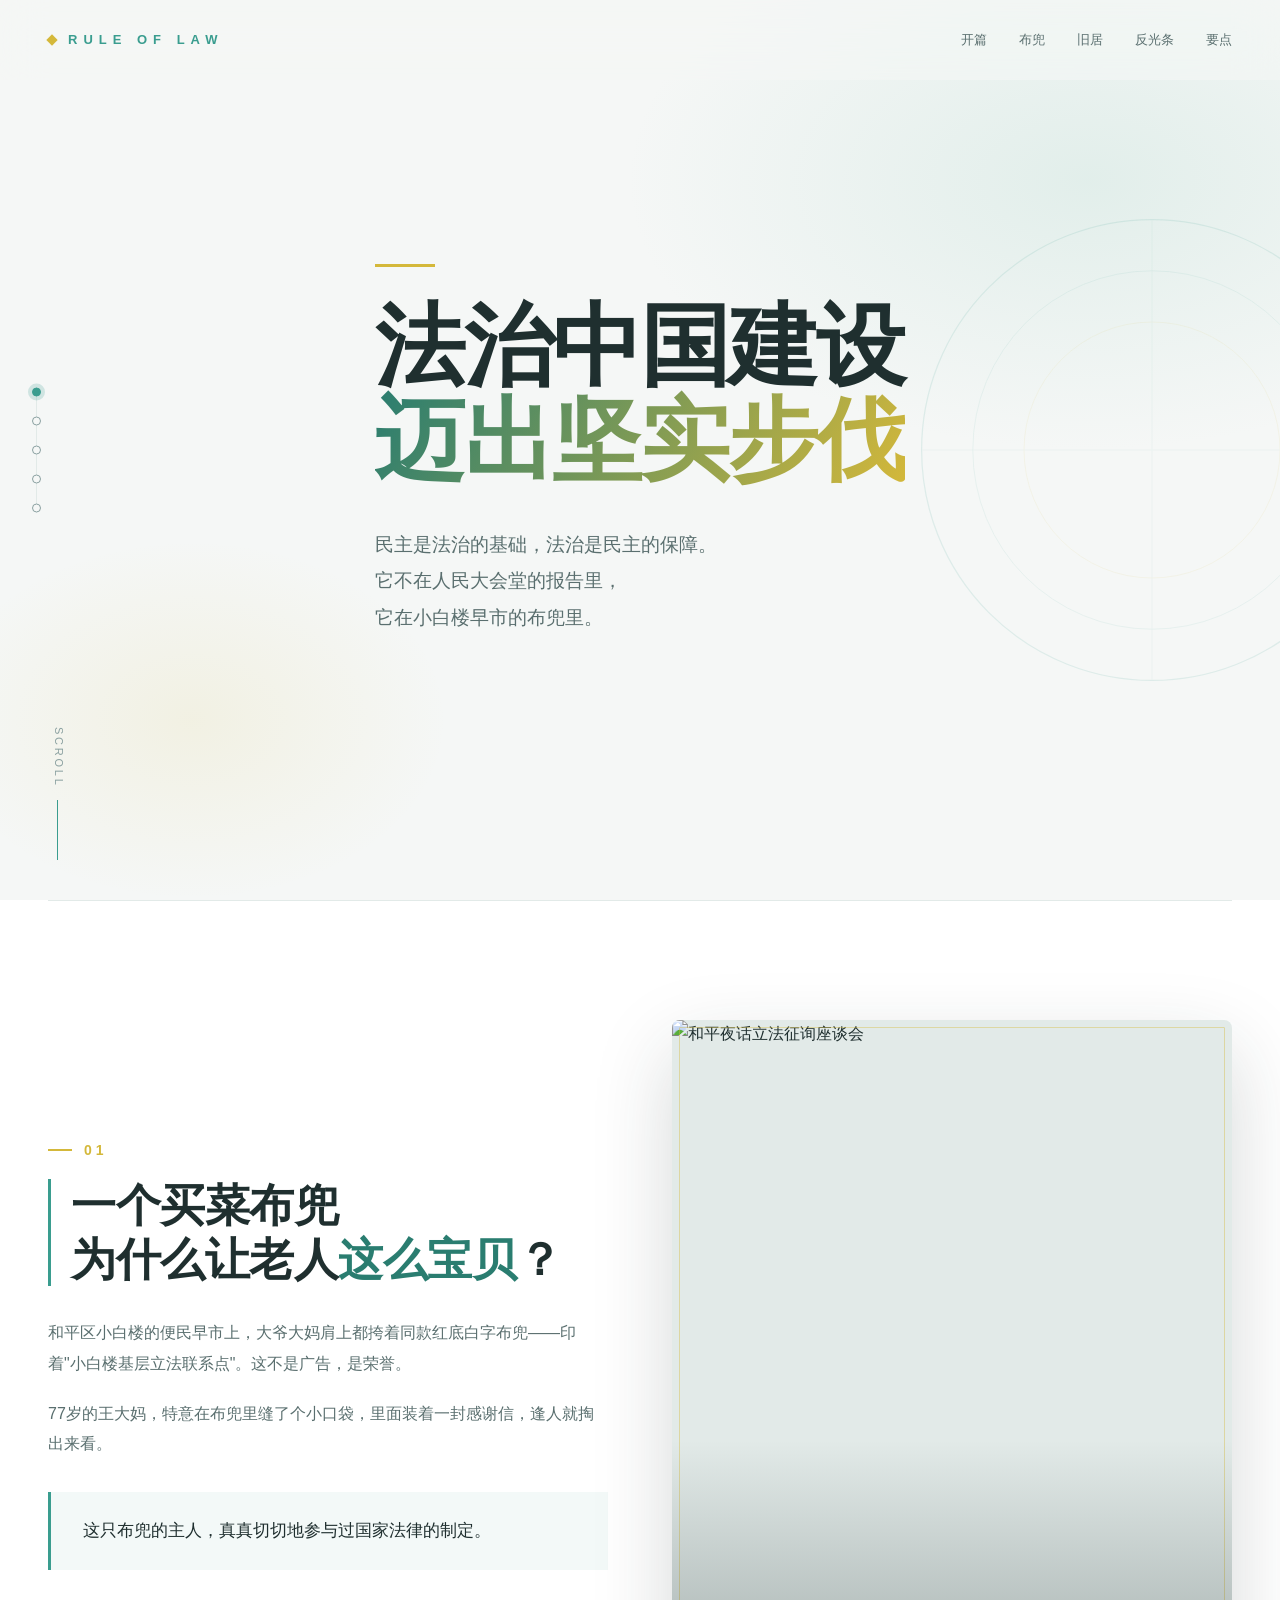
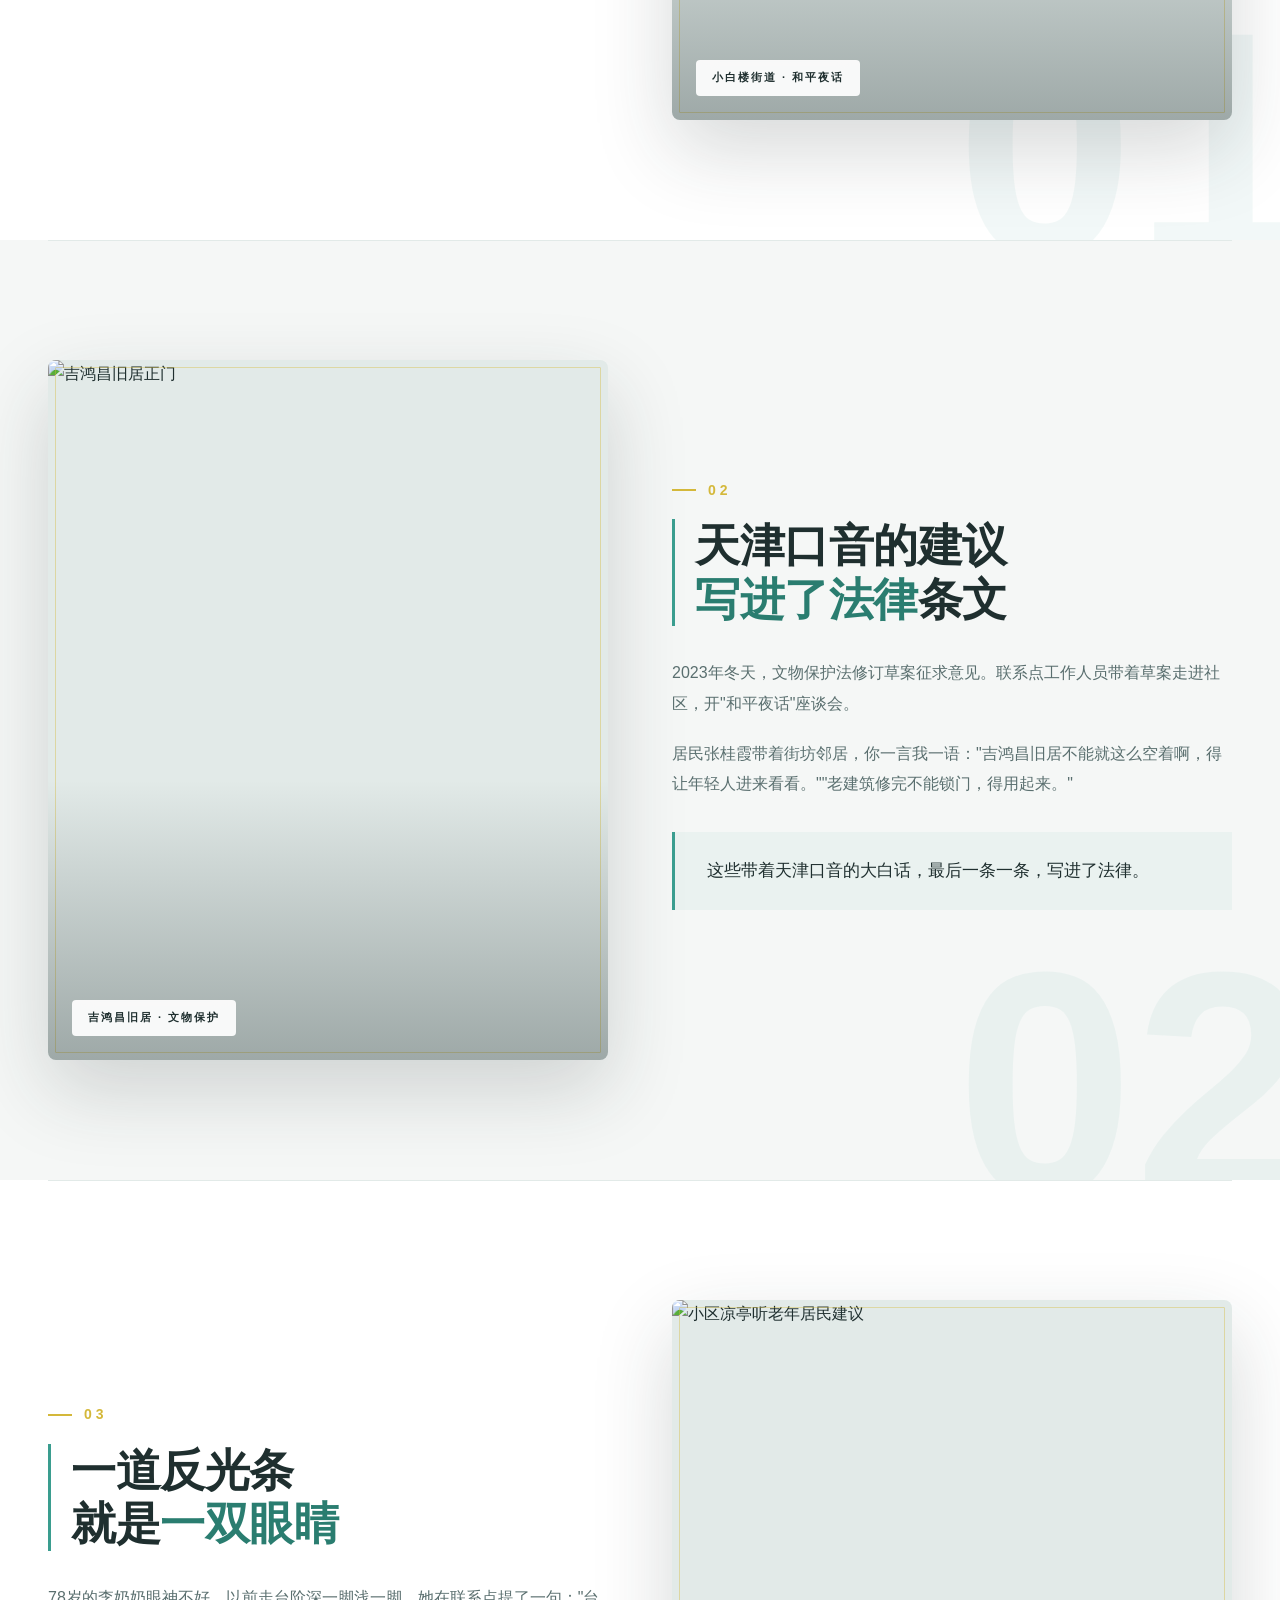
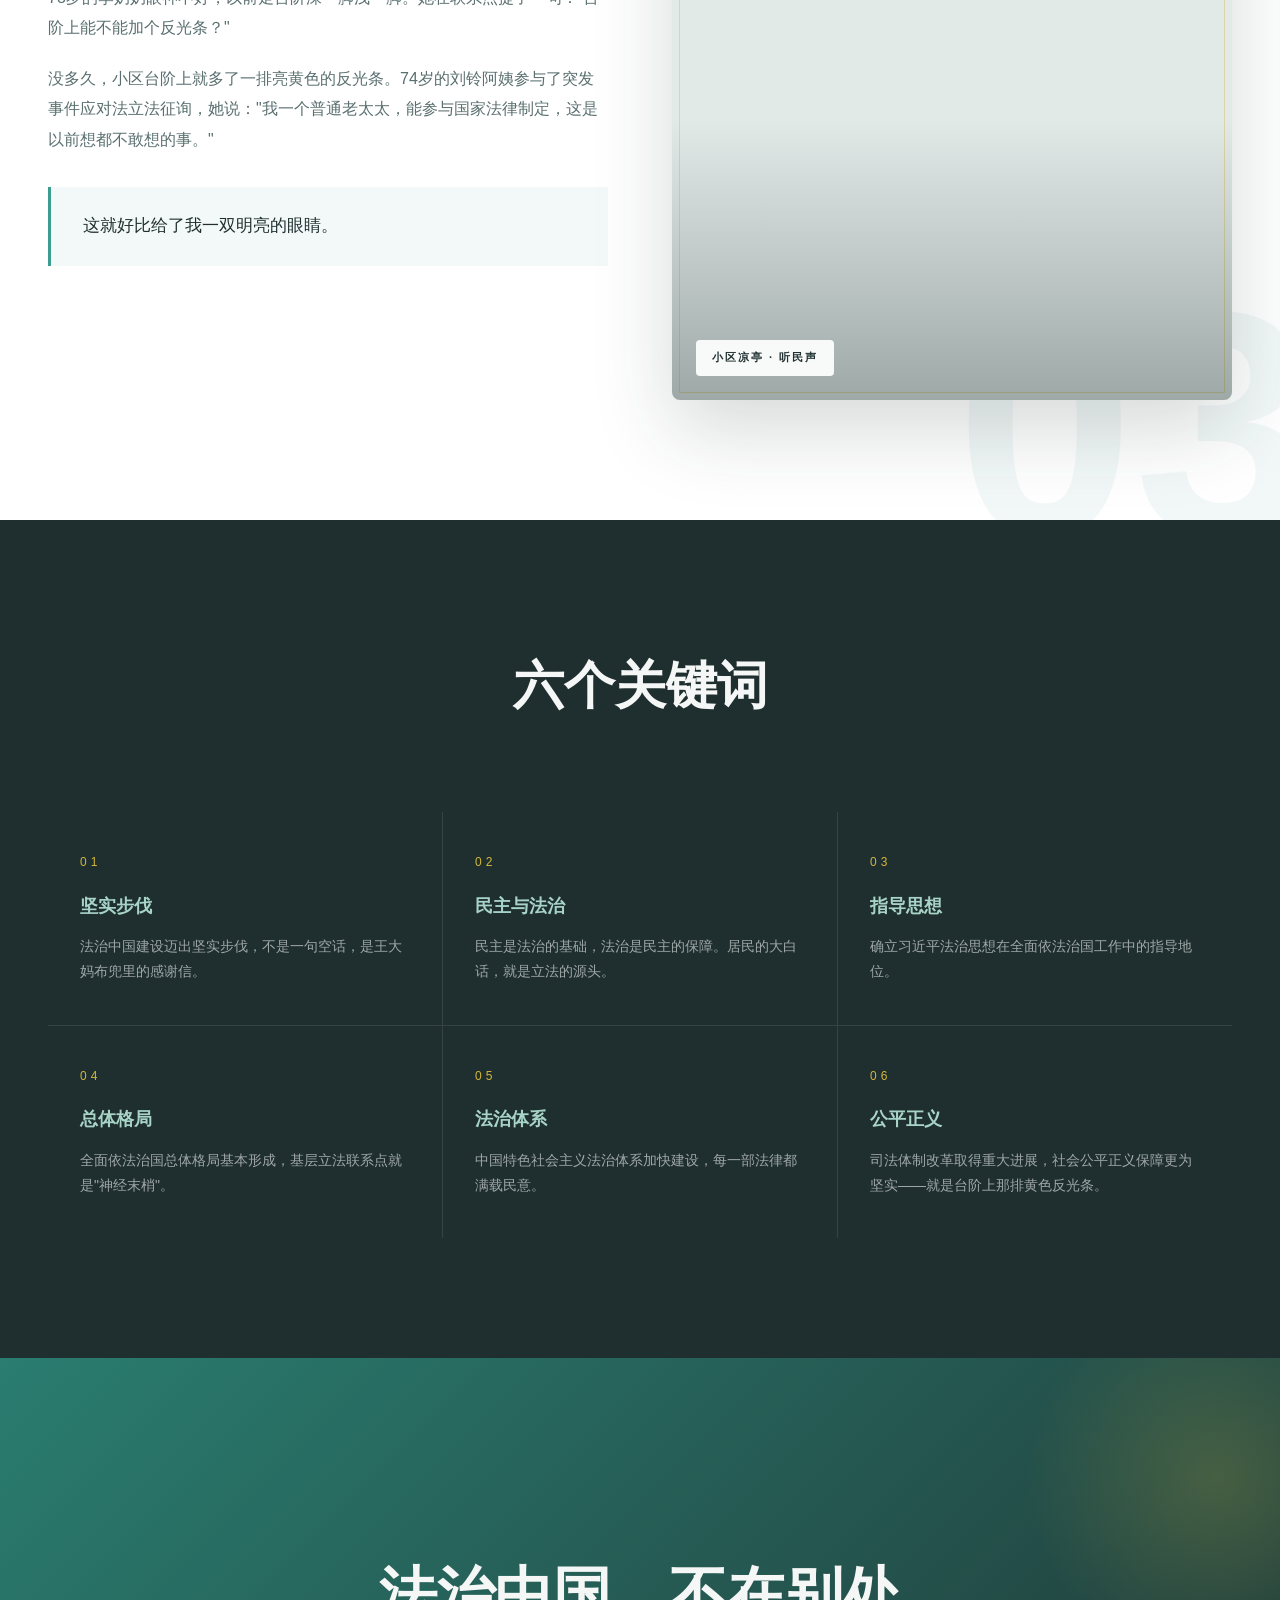
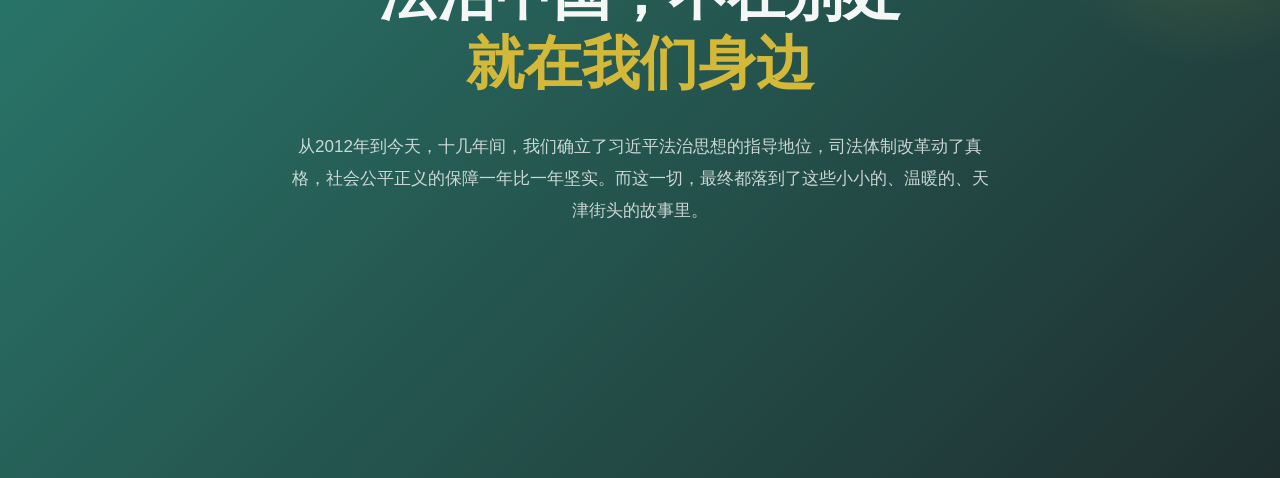
==== index.html @ a1e88da1 "Add files via upload" ====
<!DOCTYPE html>
<html lang="zh-CN">
<head>
<meta charset="UTF-8">
<meta name="viewport" content="width=device-width, initial-scale=1.0">
<title>法治中国建设迈出坚实步伐</title>
<style>
:root {
  --bg: #f5f7f6;
  --bg-card: #ffffff;
  --ink: #1f2f2f;
  --ink-soft: #5a6f6f;
  --ink-faint: #8aa0a0;
  --teal: #3a9d8f;
  --teal-deep: #2a7d70;
  --teal-light: #a8d4c8;
  --gold: #d4b83a;
  --line: #e2eae8;
  --container: 90rem;
  --gutter: 3rem;
}
* { margin: 0; padding: 0; box-sizing: border-box; }
html { scroll-behavior: smooth; }
body {
  background: var(--bg);
  color: var(--ink);
  font-family: -apple-system, "PingFang SC", "Microsoft YaHei", sans-serif;
  overflow-x: hidden;
  line-height: 1.8;
  -webkit-font-smoothing: antialiased;
  font-size: 16px;
}

.nav {
  position: fixed; top: 0; left: 0; right: 0; z-index: 100;
  padding: 1.5rem var(--gutter);
  display: flex; justify-content: space-between; align-items: center;
  background: rgba(245,247,246,0.6);
  backdrop-filter: blur(20px) saturate(1.4);
  -webkit-backdrop-filter: blur(20px) saturate(1.4);
  border-bottom: 1px solid transparent;
  transition: all .4s;
}
.nav.scrolled {
  background: rgba(245,247,246,0.92);
  border-bottom-color: var(--line);
  padding: 1rem var(--gutter);
  box-shadow: 0 4px 30px rgba(31,47,47,0.06);
}
.nav-logo { font-size: 0.8125rem; letter-spacing: 0.375rem; color: var(--teal); font-weight: 700; display: flex; align-items: center; gap: 0.75rem; }
.nav-logo::before {
  content: ''; width: 8px; height: 8px; background: var(--gold);
  transform: rotate(45deg);
}
.nav-links { display: flex; gap: 2rem; }
.nav-links a { color: var(--ink-soft); text-decoration: none; font-size: 0.8125rem; transition: color .3s; position: relative; padding: 0.25rem 0; }
.nav-links a::after {
  content: ''; position: absolute; bottom: -2px; left: 0; width: 0; height: 1px;
  background: var(--teal); transition: width .3s;
}
.nav-links a:hover { color: var(--teal); }
.nav-links a:hover::after { width: 100%; }

.scroll-progress {
  position: fixed; top: 0; left: 0; height: 2px; width: 0%;
  background: linear-gradient(90deg, var(--teal), var(--gold));
  z-index: 200; transition: width .1s linear;
}

.side-nav {
  position: fixed; left: 2rem; top: 50%; transform: translateY(-50%);
  z-index: 90; display: flex; flex-direction: column; gap: 1.25rem;
}
.side-nav::before {
  content: ''; position: absolute; left: 4px; top: 0; bottom: 0; width: 1px;
  background: var(--line);
}
.side-nav a {
  width: 9px; height: 9px; border-radius: 50%;
  background: var(--bg); border: 1px solid var(--ink-faint);
  position: relative; z-index: 2;
  transition: all .3s;
}
.side-nav a.active, .side-nav a:hover {
  background: var(--teal); border-color: var(--teal);
  box-shadow: 0 0 0 4px rgba(58,157,143,0.2);
}

.section { padding: 7.5rem var(--gutter); position: relative; }
.container { max-width: var(--container); margin: 0 auto; }

.hero {
  min-height: 100vh; display: flex; align-items: center;
  background:
    radial-gradient(ellipse 60% 50% at 85% 20%, rgba(168,212,200,0.25) 0%, transparent 60%),
    radial-gradient(ellipse 40% 40% at 15% 80%, rgba(212,184,58,0.1) 0%, transparent 50%),
    var(--bg);
  overflow: hidden;
}
.hero-deco {
  position: absolute; right: -10%; top: 50%; transform: translateY(-50%);
  width: 40vw; height: 40vw; max-width: 600px; max-height: 600px;
  opacity: 0.12;
}
.hero-content { max-width: 54rem; }
.hero-line { width: 3.75rem; height: 3px; background: var(--gold); margin-bottom: 2rem; }
.hero h1 {
  font-size: clamp(2.75rem, 7vw, 6rem);
  font-weight: 900; line-height: 1.05; margin-bottom: 2.5rem;
  letter-spacing: -0.02em; color: var(--ink);
}
.hero h1 em {
  font-style: normal;
  background: linear-gradient(120deg, var(--teal-deep), var(--gold));
  -webkit-background-clip: text; -webkit-text-fill-color: transparent;
}
.hero-sub { font-size: clamp(1rem, 1.5vw, 1.25rem); color: var(--ink-soft); max-width: 35rem; line-height: 1.9; }

.scroll-hint {
  position: absolute; bottom: 2.5rem; left: var(--gutter);
  color: var(--ink-faint); font-size: 0.6875rem; letter-spacing: 0.25em;
  writing-mode: vertical-rl; display: flex; align-items: center; gap: 0.75rem;
}
.scroll-hint::after {
  content: ''; width: 1px; height: 3.75rem;
  background: var(--teal);
  animation: scrollLine 2s infinite;
}
@keyframes scrollLine { 0%{transform:scaleY(0);transform-origin:top} 50%{transform:scaleY(1);transform-origin:top} 50.1%{transform-origin:bottom} 100%{transform:scaleY(0);transform-origin:bottom} }

.story { background: var(--bg); position: relative; overflow: hidden; }
.story::before {
  content: ''; position: absolute; top: 0; left: 3rem; right: 3rem;
  height: 1px; background: var(--line);
}
.story:first-of-type::before { display: none; }
.story:nth-of-type(even) { background: var(--bg-card); }
.story-big-num {
  position: absolute; right: -2rem; bottom: -4rem;
  font-size: 20rem; font-weight: 900; line-height: 1;
  color: var(--teal); opacity: 0.06;
  pointer-events: none; user-select: none;
  font-family: -apple-system, sans-serif;
}
.story-grid { display: grid; grid-template-columns: 1fr 1fr; gap: 4rem; align-items: center; position: relative; z-index: 1; }
.story:nth-of-type(even) .story-media { order: 2; }

.story-media {
  position: relative; aspect-ratio: 4/5;
  border-radius: 0.5rem; overflow: hidden;
  box-shadow: 0 1.875rem 5rem rgba(31,47,47,0.18);
  background: var(--line);
  outline: 1px solid var(--gold);
  outline-offset: -8px;
  outline-color: rgba(212,184,58,0.4);
}
.story-media img {
  width: 100%; height: 100%; object-fit: cover; display: block;
  transition: transform 6s ease;
}
.story-media:hover img { transform: scale(1.06); }
.story-media::after {
  content: ''; position: absolute; inset: 0;
  background: linear-gradient(to top, rgba(31,47,47,0.35), transparent 40%);
}
.story-media-tag {
  position: absolute; bottom: 1.5rem; left: 1.5rem; z-index: 2;
  background: rgba(255,255,255,0.92); backdrop-filter: blur(10px);
  padding: 0.5rem 1rem; border-radius: 0.25rem;
  font-size: 0.6875rem; color: var(--ink); letter-spacing: 0.125rem; font-weight: 600;
}

.story-num {
  font-size: 0.875rem; color: var(--gold); letter-spacing: 0.25rem; margin-bottom: 1rem;
  display: flex; align-items: center; gap: 0.75rem; font-weight: 700;
}
.story-num::before { content: ''; width: 1.5rem; height: 2px; background: var(--gold); }
.story h2 {
  font-size: clamp(1.875rem, 3.5vw, 3rem); margin-bottom: 2rem; line-height: 1.2;
  font-weight: 800; letter-spacing: -0.01em; color: var(--ink);
  padding-left: 1.25rem; border-left: 3px solid var(--teal);
}
.story h2 .accent { color: var(--teal-deep); }
.story-body p { font-size: 1rem; color: var(--ink-soft); margin-bottom: 1.25rem; line-height: 1.9; }
.story-quote {
  margin: 2rem 0; padding: 1.5rem 2rem;
  border-left: 3px solid var(--teal);
  background: rgba(58,157,143,0.06);
  font-size: 1.0625rem; color: var(--ink);
}

.points { background: var(--ink); color: var(--bg); }
.points-header { text-align: center; margin-bottom: 5rem; }
.points-header h2 { font-size: clamp(2.25rem, 4vw, 3.5rem); font-weight: 800; color: var(--bg); }

.points-grid { display: grid; grid-template-columns: repeat(3, 1fr); gap: 1px; background: rgba(245,247,246,0.1); }
.point-card {
  background: var(--ink); padding: 2.5rem 2rem;
  transition: background .4s; position: relative;
}
.point-card:hover { background: #2a3f3f; }
.point-card::before {
  content: ''; position: absolute; top: 0; left: 0; width: 0; height: 2px;
  background: var(--gold); transition: width .4s;
}
.point-card:hover::before { width: 100%; }
.point-num { font-size: 0.75rem; color: var(--gold); margin-bottom: 1rem; letter-spacing: 0.25rem; }
.point-card h3 { font-size: 1.125rem; margin-bottom: 0.75rem; color: var(--teal-light); font-weight: 700; }
.point-card p { font-size: 0.875rem; color: rgba(245,247,246,0.6); line-height: 1.8; }

.closing {
  min-height: 80vh; display: flex; align-items: center; justify-content: center;
  background: linear-gradient(135deg, var(--teal-deep) 0%, var(--ink) 100%);
  text-align: center; overflow: hidden; position: relative;
}
.closing::before {
  content: ''; position: absolute; right: -10%; top: -10%;
  width: 30vw; height: 30vw; min-width: 300px; min-height: 300px;
  background: radial-gradient(circle, rgba(212,184,58,0.2) 0%, transparent 70%);
  border-radius: 50%;
}
.closing-inner { position: relative; z-index: 2; max-width: 50rem; padding: 0 var(--gutter); }
.closing h2 { font-size: clamp(2.25rem, 4.5vw, 3.75rem); margin-bottom: 2rem; line-height: 1.2; font-weight: 900; color: var(--bg); }
.closing h2 .accent { color: var(--gold); }
.closing p { font-size: 1.0625rem; color: rgba(245,247,246,0.8); margin-bottom: 3rem; line-height: 1.9; }
.closing .signature { color: var(--gold); font-size: 0.8125rem; letter-spacing: 0.5rem; }

.reveal { opacity: 0; transform: translateY(3.125rem); transition: opacity 1s cubic-bezier(0.16,1,0.3,1), transform 1s cubic-bezier(0.16,1,0.3,1); }
.reveal.is-visible { opacity: 1; transform: translateY(0); }
.delay-1 { transition-delay: .15s; }
.delay-2 { transition-delay: .3s; }
.delay-3 { transition-delay: .45s; }

@media (max-width: 1024px) {
  :root { --gutter: 2rem; }
  .story-grid { gap: 3rem; }
  .side-nav { display: none; }
  .story-big-num { font-size: 12rem; }
}
@media (max-width: 768px) {
  .section { padding: 5rem 1.5rem; }
  .story-grid { grid-template-columns: 1fr; gap: 2.5rem; }
  .story:nth-of-type(even) .story-media { order: 0; }
  .points-grid { grid-template-columns: 1fr; }
  .nav { padding: 1rem 1.5rem; }
  .nav-links { display: none; }
  .hero { min-height: 80vh; }
  .story-big-num { font-size: 8rem; right: -1rem; bottom: -2rem; }
}
</style>
</head>
<body>

<div class="scroll-progress" id="scrollProgress"></div>

<nav class="nav" id="nav">
  <div class="nav-logo">RULE OF LAW</div>
  <div class="nav-links">
    <a href="#hero">开篇</a>
    <a href="#s1">布兜</a>
    <a href="#s2">旧居</a>
    <a href="#s3">反光条</a>
    <a href="#points">要点</a>
  </div>
</nav>

<aside class="side-nav">
  <a href="#hero" data-target="hero"></a>
  <a href="#s1" data-target="s1"></a>
  <a href="#s2" data-target="s2"></a>
  <a href="#s3" data-target="s3"></a>
  <a href="#points" data-target="points"></a>
</aside>

<section class="hero section" id="hero">
  <svg class="hero-deco" viewBox="0 0 400 400" fill="none">
    <circle cx="200" cy="200" r="180" stroke="#3a9d8f" stroke-width="1"/>
    <circle cx="200" cy="200" r="140" stroke="#3a9d8f" stroke-width="0.5"/>
    <circle cx="200" cy="200" r="100" stroke="#d4b83a" stroke-width="0.5"/>
    <line x1="200" y1="20" x2="200" y2="380" stroke="#3a9d8f" stroke-width="0.3"/>
    <line x1="20" y1="200" x2="380" y2="200" stroke="#3a9d8f" stroke-width="0.3"/>
  </svg>
  <div class="container">
    <div class="hero-content">
      <div class="hero-line reveal"></div>
      <h1 class="reveal delay-1">法治中国建设<br><em>迈出坚实步伐</em></h1>
      <p class="hero-sub reveal delay-2">民主是法治的基础，法治是民主的保障。<br>它不在人民大会堂的报告里，<br>它在小白楼早市的布兜里。</p>
    </div>
  </div>
  <div class="scroll-hint">SCROLL</div>
</section>

<section class="story section" id="s1">
  <div class="story-big-num">01</div>
  <div class="container">
    <div class="story-grid">
      <div class="story-media reveal">
        <img src="https://pic.tjrd.gov.cn/003/000/199/00300019993_70070807.jpg" alt="和平夜话立法征询座谈会">
        <div class="story-media-tag">小白楼街道 · 和平夜话</div>
      </div>
      <div class="story-text">
        <div class="story-num reveal">01</div>
        <h2 class="reveal delay-1">一个买菜布兜<br>为什么让老人<span class="accent">这么宝贝</span>？</h2>
        <div class="story-body reveal delay-2">
          <p>和平区小白楼的便民早市上，大爷大妈肩上都挎着同款红底白字布兜——印着"小白楼基层立法联系点"。这不是广告，是荣誉。</p>
          <p>77岁的王大妈，特意在布兜里缝了个小口袋，里面装着一封感谢信，逢人就掏出来看。</p>
        </div>
        <div class="story-quote reveal delay-3">
          这只布兜的主人，真真切切地参与过国家法律的制定。
        </div>
      </div>
    </div>
  </div>
</section>

<section class="story section" id="s2">
  <div class="story-big-num">02</div>
  <div class="container">
    <div class="story-grid">
      <div class="story-media reveal">
        <img src="https://aka.doubaocdn.com/s/SPVbpZHey0" alt="吉鸿昌旧居正门">
        <div class="story-media-tag">吉鸿昌旧居 · 文物保护</div>
      </div>
      <div class="story-text">
        <div class="story-num reveal">02</div>
        <h2 class="reveal delay-1">天津口音的建议<br><span class="accent">写进了法律</span>条文</h2>
        <div class="story-body reveal delay-2">
          <p>2023年冬天，文物保护法修订草案征求意见。联系点工作人员带着草案走进社区，开"和平夜话"座谈会。</p>
          <p>居民张桂霞带着街坊邻居，你一言我一语："吉鸿昌旧居不能就这么空着啊，得让年轻人进来看看。""老建筑修完不能锁门，得用起来。"</p>
        </div>
        <div class="story-quote reveal delay-3">
          这些带着天津口音的大白话，最后一条一条，写进了法律。
        </div>
      </div>
    </div>
  </div>
</section>

<section class="story section" id="s3">
  <div class="story-big-num">03</div>
  <div class="container">
    <div class="story-grid">
      <div class="story-media reveal">
        <img src="http://www.news.cn/photo/2022-12/04/1129182468_16701224169961n.jpg" alt="小区凉亭听老年居民建议">
        <div class="story-media-tag">小区凉亭 · 听民声</div>
      </div>
      <div class="story-text">
        <div class="story-num reveal">03</div>
        <h2 class="reveal delay-1">一道反光条<br>就是<span class="accent">一双眼睛</span></h2>
        <div class="story-body reveal delay-2">
          <p>78岁的李奶奶眼神不好，以前走台阶深一脚浅一脚。她在联系点提了一句："台阶上能不能加个反光条？"</p>
          <p>没多久，小区台阶上就多了一排亮黄色的反光条。74岁的刘铃阿姨参与了突发事件应对法立法征询，她说："我一个普通老太太，能参与国家法律制定，这是以前想都不敢想的事。"</p>
        </div>
        <div class="story-quote reveal delay-3">
          这就好比给了我一双明亮的眼睛。
        </div>
      </div>
    </div>
  </div>
</section>

<section class="points section" id="points">
  <div class="container">
    <div class="points-header reveal">
      <h2>六个关键词</h2>
    </div>
    <div class="points-grid">
      <div class="point-card reveal">
        <div class="point-num">01</div>
        <h3>坚实步伐</h3>
        <p>法治中国建设迈出坚实步伐，不是一句空话，是王大妈布兜里的感谢信。</p>
      </div>
      <div class="point-card reveal delay-1">
        <div class="point-num">02</div>
        <h3>民主与法治</h3>
        <p>民主是法治的基础，法治是民主的保障。居民的大白话，就是立法的源头。</p>
      </div>
      <div class="point-card reveal delay-2">
        <div class="point-num">03</div>
        <h3>指导思想</h3>
        <p>确立习近平法治思想在全面依法治国工作中的指导地位。</p>
      </div>
      <div class="point-card reveal delay-1">
        <div class="point-num">04</div>
        <h3>总体格局</h3>
        <p>全面依法治国总体格局基本形成，基层立法联系点就是"神经末梢"。</p>
      </div>
      <div class="point-card reveal delay-2">
        <div class="point-num">05</div>
        <h3>法治体系</h3>
        <p>中国特色社会主义法治体系加快建设，每一部法律都满载民意。</p>
      </div>
      <div class="point-card reveal delay-3">
        <div class="point-num">06</div>
        <h3>公平正义</h3>
        <p>司法体制改革取得重大进展，社会公平正义保障更为坚实——就是台阶上那排黄色反光条。</p>
      </div>
    </div>
  </div>
</section>

<section class="closing">
  <div class="closing-inner">
    <h2 class="reveal">法治中国，不在别处<br><span class="accent">就在我们身边</span></h2>
    <p class="reveal delay-1">从2012年到今天，十几年间，我们确立了习近平法治思想的指导地位，司法体制改革动了真格，社会公平正义的保障一年比一年坚实。而这一切，最终都落到了这些小小的、温暖的、天津街头的故事里。</p>
  </div>
</section>

<script>
const observer = new IntersectionObserver((entries) => {
  entries.forEach(e => { if (e.isIntersecting) e.target.classList.add('is-visible'); });
}, { threshold: 0.15 });
document.querySelectorAll('.reveal').forEach(el => observer.observe(el));

const nav = document.getElementById('nav');
const progress = document.getElementById('scrollProgress');
const sideLinks = document.querySelectorAll('.side-nav a');
const sections = ['hero','s1','s2','s3','points'].map(id => document.getElementById(id));

window.addEventListener('scroll', () => {
  const h = document.documentElement;
  const scrolled = h.scrollTop / (h.scrollHeight - h.clientHeight);
  progress.style.width = (scrolled * 100) + '%';
  if (h.scrollTop > 50) nav.classList.add('scrolled'); else nav.classList.remove('scrolled');
  let current = 0;
  sections.forEach((s, i) => { if (s && s.getBoundingClientRect().top < window.innerHeight * 0.4) current = i; });
  sideLinks.forEach((a, i) => a.classList.toggle('active', i === current));
}, { passive: true });
</script>

</body>
</html>
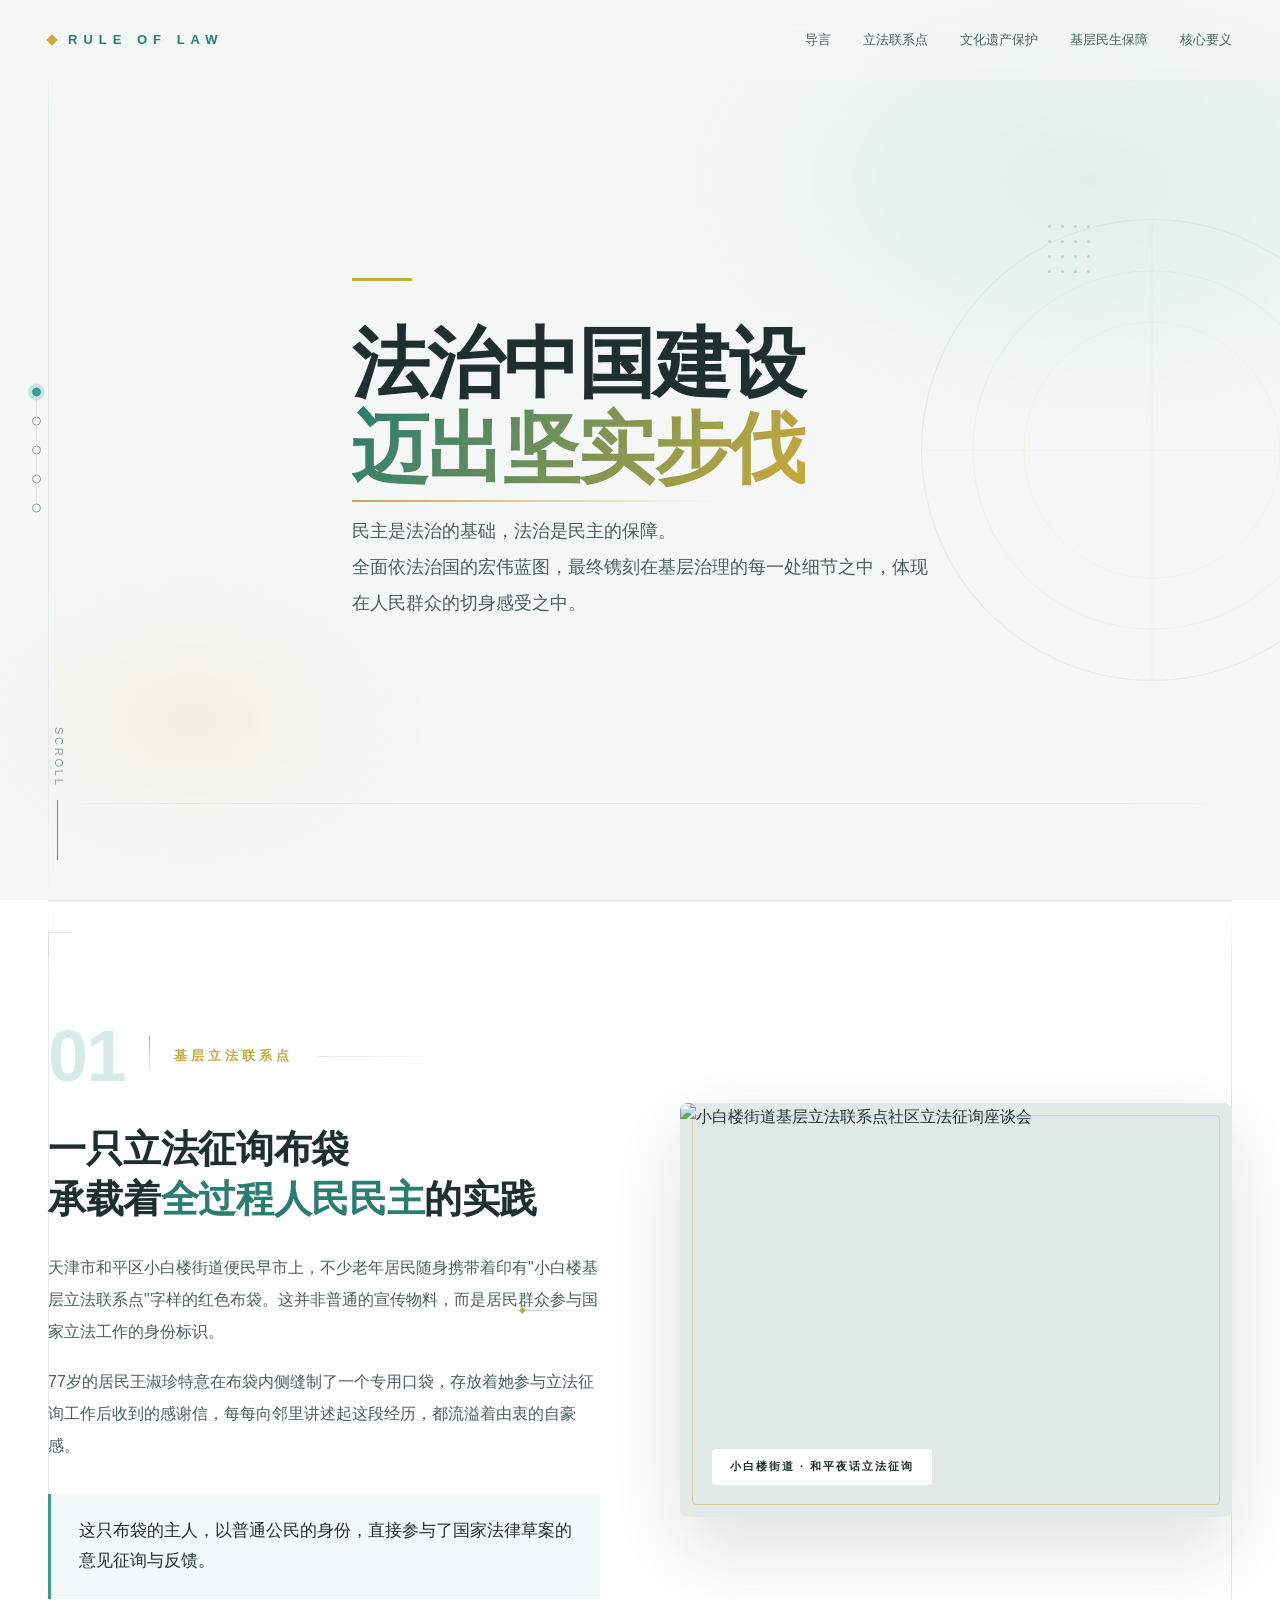
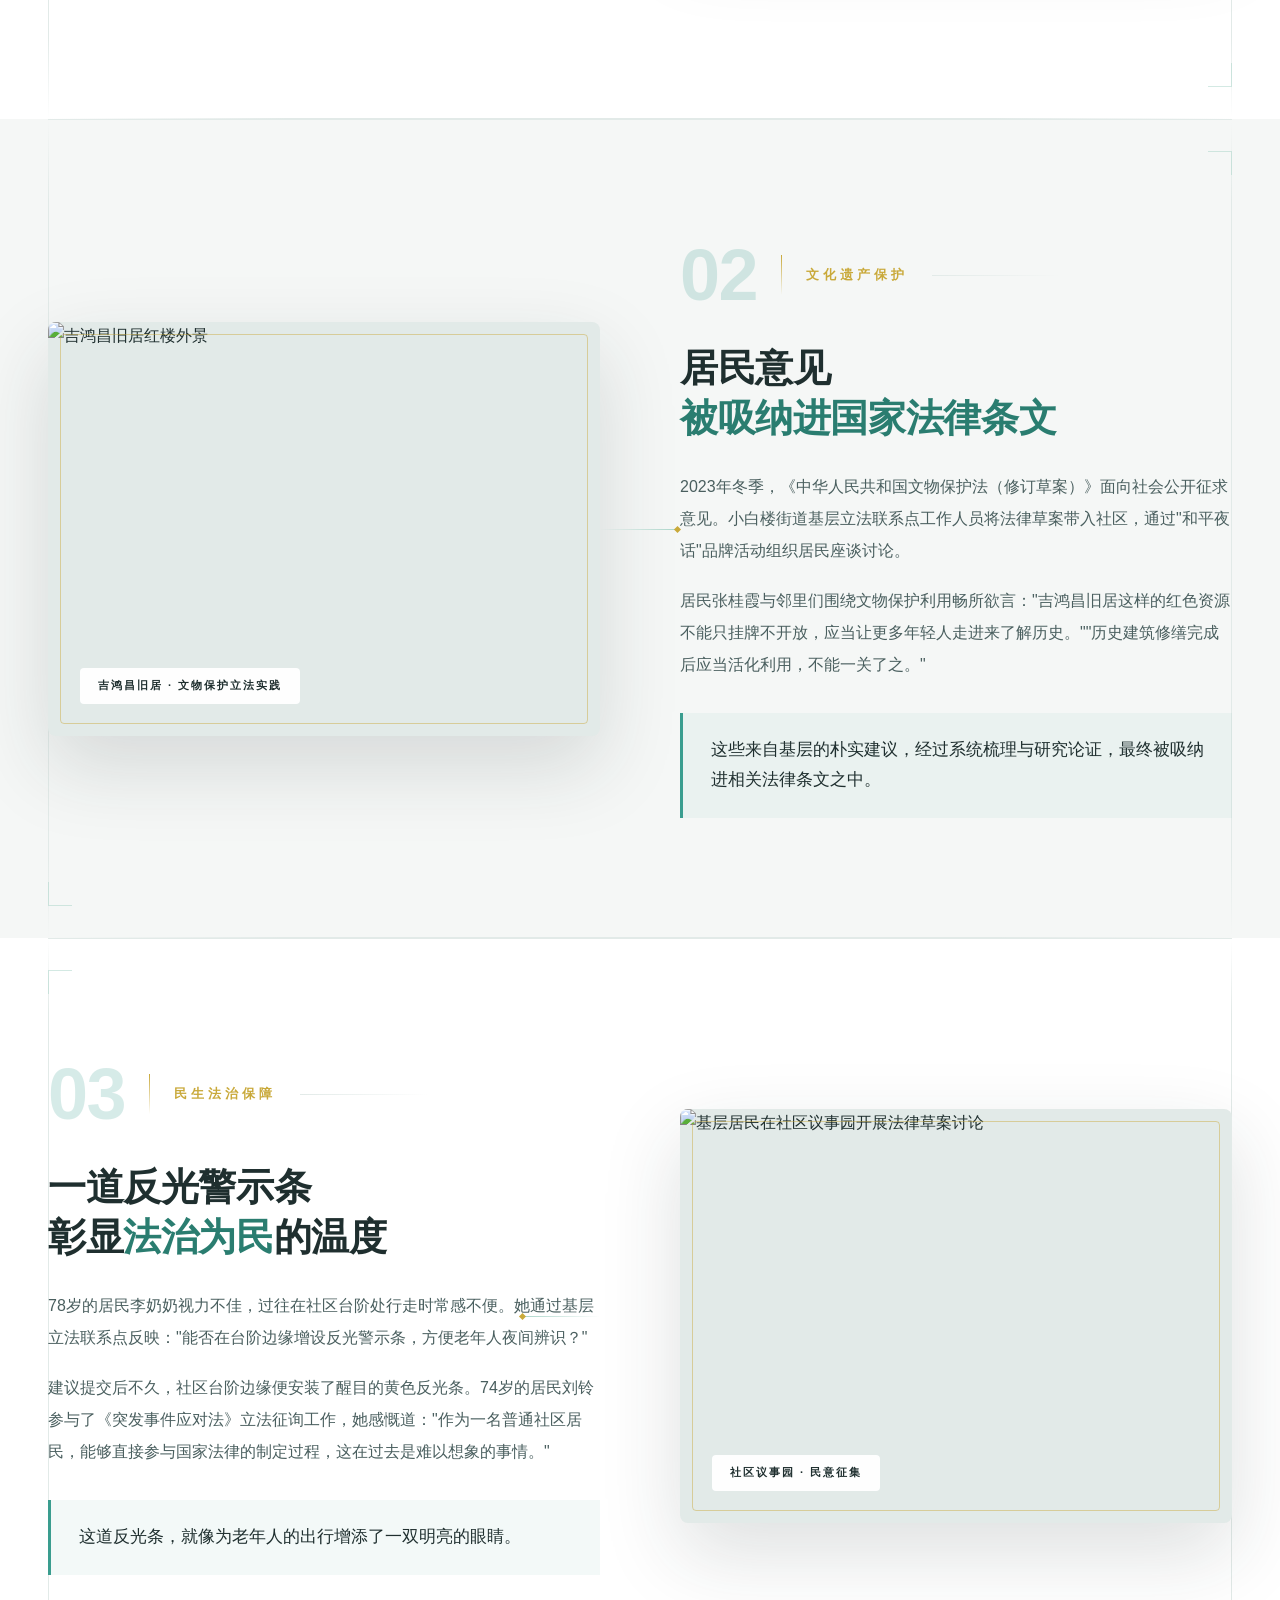
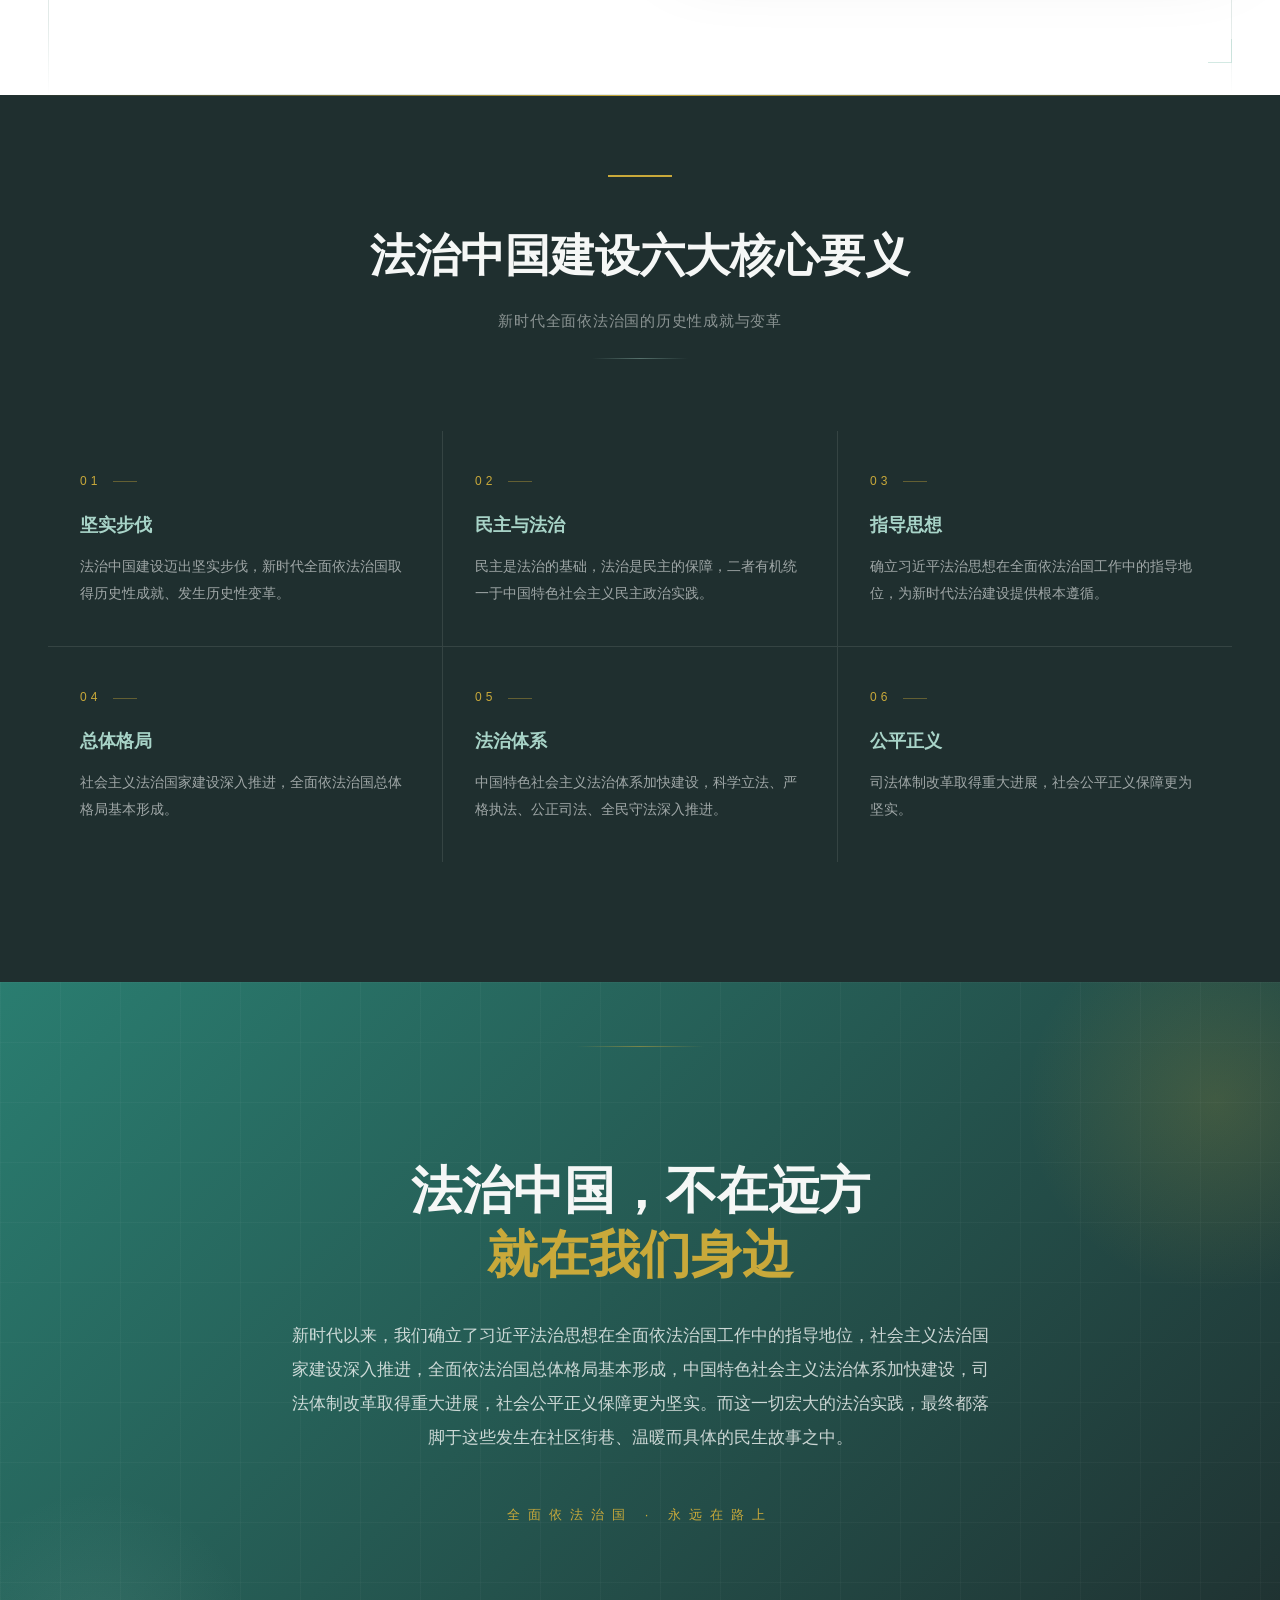
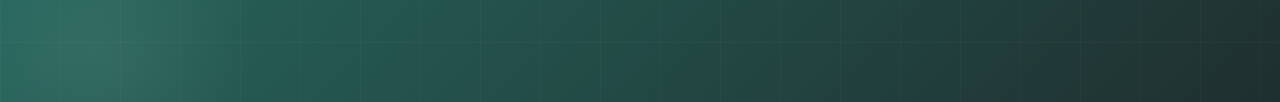
==== commit ab8c9c7e: "Update index.html" ====
--- a/index.html
+++ b/index.html
@@ -3,20 +3,20 @@
 <head>
 <meta charset="UTF-8">
 <meta name="viewport" content="width=device-width, initial-scale=1.0">
-<title>法治中国建设迈出坚实步伐</title>
+<title>法治中国建设的基层实践</title>
 <style>
 :root {
   --bg: #f5f7f6;
   --bg-card: #ffffff;
   --ink: #1f2f2f;
-  --ink-soft: #5a6f6f;
+  --ink-soft: #4a5f5f;
   --ink-faint: #8aa0a0;
   --teal: #3a9d8f;
   --teal-deep: #2a7d70;
   --teal-light: #a8d4c8;
-  --gold: #d4b83a;
+  --gold: #c9a93a;
   --line: #e2eae8;
-  --container: 90rem;
+  --container: 88rem;
   --gutter: 3rem;
 }
 * { margin: 0; padding: 0; box-sizing: border-box; }
@@ -42,12 +42,12 @@
   transition: all .4s;
 }
 .nav.scrolled {
-  background: rgba(245,247,246,0.92);
+  background: rgba(245,247,246,0.95);
   border-bottom-color: var(--line);
   padding: 1rem var(--gutter);
   box-shadow: 0 4px 30px rgba(31,47,47,0.06);
 }
-.nav-logo { font-size: 0.8125rem; letter-spacing: 0.375rem; color: var(--teal); font-weight: 700; display: flex; align-items: center; gap: 0.75rem; }
+.nav-logo { font-size: 0.8125rem; letter-spacing: 0.375rem; color: var(--teal-deep); font-weight: 700; display: flex; align-items: center; gap: 0.75rem; }
 .nav-logo::before {
   content: ''; width: 8px; height: 8px; background: var(--gold);
   transform: rotate(45deg);
@@ -58,7 +58,7 @@
   content: ''; position: absolute; bottom: -2px; left: 0; width: 0; height: 1px;
   background: var(--teal); transition: width .3s;
 }
-.nav-links a:hover { color: var(--teal); }
+.nav-links a:hover { color: var(--teal-deep); }
 .nav-links a:hover::after { width: 100%; }
 
 .scroll-progress {
@@ -93,28 +93,58 @@
   min-height: 100vh; display: flex; align-items: center;
   background:
     radial-gradient(ellipse 60% 50% at 85% 20%, rgba(168,212,200,0.25) 0%, transparent 60%),
-    radial-gradient(ellipse 40% 40% at 15% 80%, rgba(212,184,58,0.1) 0%, transparent 50%),
+    radial-gradient(ellipse 40% 40% at 15% 80%, rgba(201,169,58,0.08) 0%, transparent 50%),
     var(--bg);
   overflow: hidden;
+}
+.hero-guide-v {
+  position: absolute; left: var(--gutter); top: 0; bottom: 0; width: 1px;
+  background: linear-gradient(to bottom, transparent 0%, var(--line) 15%, var(--line) 85%, transparent 100%);
+}
+.hero-guide-h {
+  position: absolute; left: var(--gutter); right: var(--gutter); bottom: 6rem; height: 1px;
+  background: linear-gradient(to right, transparent 0%, var(--line) 10%, var(--line) 90%, transparent 100%);
+}
+.hero-dots {
+  position: absolute; right: 15%; top: 25%;
+  display: grid; grid-template-columns: repeat(4, 1px); gap: 12px;
+  opacity: 0.3;
+}
+.hero-dots span {
+  width: 3px; height: 3px; background: var(--teal); border-radius: 50%;
 }
 .hero-deco {
   position: absolute; right: -10%; top: 50%; transform: translateY(-50%);
   width: 40vw; height: 40vw; max-width: 600px; max-height: 600px;
-  opacity: 0.12;
+  opacity: 0.1;
 }
 .hero-content { max-width: 54rem; }
-.hero-line { width: 3.75rem; height: 3px; background: var(--gold); margin-bottom: 2rem; }
+.hero-line { width: 3.75rem; height: 3px; background: var(--gold); margin-bottom: 2.5rem; }
+
 .hero h1 {
-  font-size: clamp(2.75rem, 7vw, 6rem);
-  font-weight: 900; line-height: 1.05; margin-bottom: 2.5rem;
-  letter-spacing: -0.02em; color: var(--ink);
+  font-size: clamp(2.5rem, 6vw, 5.5rem);
+  font-weight: 900;
+  line-height: 1.1;
+  margin-bottom: 1.5rem;
+  letter-spacing: -0.02em;
+  color: var(--ink);
 }
 .hero h1 em {
   font-style: normal;
   background: linear-gradient(120deg, var(--teal-deep), var(--gold));
-  -webkit-background-clip: text; -webkit-text-fill-color: transparent;
-}
-.hero-sub { font-size: clamp(1rem, 1.5vw, 1.25rem); color: var(--ink-soft); max-width: 35rem; line-height: 1.9; }
+  -webkit-background-clip: text;
+  -webkit-text-fill-color: transparent;
+  position: relative;
+}
+.hero h1 em::after {
+  content: '';
+  position: absolute;
+  left: 0; right: 0; bottom: -0.15em;
+  height: 2px;
+  background: linear-gradient(90deg, var(--gold), transparent 80%);
+}
+
+.hero-sub { font-size: clamp(1rem, 1.4vw, 1.1875rem); color: var(--ink-soft); max-width: 36rem; line-height: 2; }
 
 .scroll-hint {
   position: absolute; bottom: 2.5rem; left: var(--gutter);
@@ -133,65 +163,155 @@
   content: ''; position: absolute; top: 0; left: 3rem; right: 3rem;
   height: 1px; background: var(--line);
 }
+.story::after {
+  content: ''; position: absolute; bottom: 0; left: 3rem; right: 3rem;
+  height: 1px; background: linear-gradient(to right, transparent 0%, var(--line) 20%, var(--line) 80%, transparent 100%);
+}
 .story:first-of-type::before { display: none; }
+.story:last-of-type::after { display: none; }
 .story:nth-of-type(even) { background: var(--bg-card); }
-.story-big-num {
-  position: absolute; right: -2rem; bottom: -4rem;
-  font-size: 20rem; font-weight: 900; line-height: 1;
-  color: var(--teal); opacity: 0.06;
-  pointer-events: none; user-select: none;
-  font-family: -apple-system, sans-serif;
-}
-.story-grid { display: grid; grid-template-columns: 1fr 1fr; gap: 4rem; align-items: center; position: relative; z-index: 1; }
+
+.story-deco-line {
+  position: absolute; top: 0; bottom: 0; width: 1px;
+  background: linear-gradient(to bottom, transparent 0%, var(--line) 10%, var(--line) 90%, transparent 100%);
+}
+.story-deco-line.left { left: 3rem; }
+.story-deco-line.right { right: 3rem; }
+
+.story-connector {
+  position: absolute; top: 50%; width: 5rem; height: 1px;
+  background: linear-gradient(90deg, var(--teal-light), transparent);
+  z-index: 2;
+}
+.story-connector.left { left: calc(50% - 2.5rem); transform: translateX(-100%); }
+.story-connector.right { right: calc(50% - 2.5rem); background: linear-gradient(-90deg, var(--teal-light), transparent); }
+.story-connector::after {
+  content: ''; position: absolute; top: -2px; right: 0;
+  width: 5px; height: 5px; background: var(--gold);
+  transform: rotate(45deg);
+}
+.story-connector.left::after { right: auto; left: 0; }
+
+.story-corner {
+  position: absolute; width: 24px; height: 24px;
+  border-color: var(--teal-light); border-style: solid; opacity: 0.5;
+}
+.story-corner.tl { top: 2rem; left: 3rem; border-width: 1px 0 0 1px; }
+.story-corner.tr { top: 2rem; right: 3rem; border-width: 1px 1px 0 0; }
+.story-corner.bl { bottom: 2rem; left: 3rem; border-width: 0 0 1px 1px; }
+.story-corner.br { bottom: 2rem; right: 3rem; border-width: 0 1px 1px 0; }
+
+.story-grid {
+  display: grid;
+  grid-template-columns: 1fr 1fr;
+  gap: 5rem;
+  align-items: center;
+  position: relative;
+}
 .story:nth-of-type(even) .story-media { order: 2; }
 
 .story-media {
-  position: relative; aspect-ratio: 4/5;
-  border-radius: 0.5rem; overflow: hidden;
-  box-shadow: 0 1.875rem 5rem rgba(31,47,47,0.18);
+  position: relative;
+  aspect-ratio: 4/3;
+  border-radius: 0.5rem;
+  overflow: hidden;
+  box-shadow: 0 1.875rem 5rem rgba(31,47,47,0.15);
   background: var(--line);
-  outline: 1px solid var(--gold);
-  outline-offset: -8px;
-  outline-color: rgba(212,184,58,0.4);
+}
+.story-media::before {
+  content: '';
+  position: absolute;
+  inset: 12px;
+  border: 1px solid rgba(201,169,58,0.45);
+  border-radius: 0.25rem;
+  z-index: 3;
+  pointer-events: none;
 }
 .story-media img {
   width: 100%; height: 100%; object-fit: cover; display: block;
   transition: transform 6s ease;
 }
-.story-media:hover img { transform: scale(1.06); }
-.story-media::after {
-  content: ''; position: absolute; inset: 0;
-  background: linear-gradient(to top, rgba(31,47,47,0.35), transparent 40%);
-}
+.story-media:hover img { transform: scale(1.05); }
 .story-media-tag {
-  position: absolute; bottom: 1.5rem; left: 1.5rem; z-index: 2;
-  background: rgba(255,255,255,0.92); backdrop-filter: blur(10px);
-  padding: 0.5rem 1rem; border-radius: 0.25rem;
+  position: absolute; bottom: 2rem; left: 2rem; z-index: 2;
+  background: rgba(255,255,255,0.95); backdrop-filter: blur(10px);
+  padding: 0.5rem 1.125rem; border-radius: 0.25rem;
   font-size: 0.6875rem; color: var(--ink); letter-spacing: 0.125rem; font-weight: 600;
 }
 
-.story-num {
-  font-size: 0.875rem; color: var(--gold); letter-spacing: 0.25rem; margin-bottom: 1rem;
-  display: flex; align-items: center; gap: 0.75rem; font-weight: 700;
-}
-.story-num::before { content: ''; width: 1.5rem; height: 2px; background: var(--gold); }
+.story-text {
+  position: relative;
+  padding-left: 0;
+}
+
+.story-num-block {
+  display: flex;
+  align-items: center;
+  gap: 1.5rem;
+  margin-bottom: 2rem;
+}
+.story-num-big {
+  font-size: 4.5rem;
+  font-weight: 900;
+  line-height: 1;
+  color: var(--teal);
+  opacity: 0.2;
+  font-family: -apple-system, sans-serif;
+  letter-spacing: -0.02em;
+  position: relative;
+}
+.story-num-divider {
+  width: 1px; height: 2.5rem;
+  background: linear-gradient(to bottom, var(--gold), transparent);
+}
+.story-num-label {
+  font-size: 0.8125rem;
+  color: var(--gold);
+  letter-spacing: 0.3em;
+  font-weight: 700;
+}
+.story-num-line {
+  flex: 1; height: 1px;
+  background: linear-gradient(to right, var(--line), transparent);
+  max-width: 8rem;
+}
+
 .story h2 {
-  font-size: clamp(1.875rem, 3.5vw, 3rem); margin-bottom: 2rem; line-height: 1.2;
-  font-weight: 800; letter-spacing: -0.01em; color: var(--ink);
-  padding-left: 1.25rem; border-left: 3px solid var(--teal);
+  font-size: clamp(1.75rem, 3vw, 2.625rem);
+  margin-bottom: 1.75rem;
+  line-height: 1.3;
+  font-weight: 800;
+  letter-spacing: -0.01em;
+  color: var(--ink);
 }
 .story h2 .accent { color: var(--teal-deep); }
-.story-body p { font-size: 1rem; color: var(--ink-soft); margin-bottom: 1.25rem; line-height: 1.9; }
+.story-body p { font-size: 1rem; color: var(--ink-soft); margin-bottom: 1.125rem; line-height: 2; }
 .story-quote {
-  margin: 2rem 0; padding: 1.5rem 2rem;
+  margin: 2rem 0 0;
+  padding: 1.375rem 1.75rem;
   border-left: 3px solid var(--teal);
   background: rgba(58,157,143,0.06);
-  font-size: 1.0625rem; color: var(--ink);
-}
-
-.points { background: var(--ink); color: var(--bg); }
-.points-header { text-align: center; margin-bottom: 5rem; }
-.points-header h2 { font-size: clamp(2.25rem, 4vw, 3.5rem); font-weight: 800; color: var(--bg); }
+  font-size: 1.0625rem;
+  color: var(--ink);
+  line-height: 1.8;
+}
+
+.points { background: var(--ink); color: var(--bg); position: relative; }
+.points::before {
+  content: ''; position: absolute; top: 0; left: 0; right: 0; height: 1px;
+  background: linear-gradient(90deg, transparent, var(--gold), transparent);
+}
+.points-header { text-align: center; margin-bottom: 4.5rem; position: relative; }
+.points-header::before {
+  content: ''; position: absolute; top: -2.5rem; left: 50%; transform: translateX(-50%);
+  width: 4rem; height: 2px; background: var(--gold);
+}
+.points-header h2 { font-size: clamp(2rem, 3.5vw, 3rem); font-weight: 800; color: var(--bg); margin-bottom: 0.75rem; }
+.points-header p { color: rgba(245,247,246,0.5); font-size: 0.9375rem; letter-spacing: 0.05em; }
+.points-header-line {
+  width: 6rem; height: 1px; margin: 1.5rem auto 0;
+  background: linear-gradient(90deg, transparent, rgba(168,212,200,0.4), transparent);
+}
 
 .points-grid { display: grid; grid-template-columns: repeat(3, 1fr); gap: 1px; background: rgba(245,247,246,0.1); }
 .point-card {
@@ -204,9 +324,20 @@
   background: var(--gold); transition: width .4s;
 }
 .point-card:hover::before { width: 100%; }
-.point-num { font-size: 0.75rem; color: var(--gold); margin-bottom: 1rem; letter-spacing: 0.25rem; }
+.point-card::after {
+  content: ''; position: absolute; bottom: 1.5rem; right: 1.5rem;
+  width: 16px; height: 16px;
+  border-right: 1px solid rgba(168,212,200,0.2);
+  border-bottom: 1px solid rgba(168,212,200,0.2);
+  opacity: 0; transition: opacity .4s;
+}
+.point-card:hover::after { opacity: 1; }
+.point-num { font-size: 0.75rem; color: var(--gold); margin-bottom: 1rem; letter-spacing: 0.25rem; display: flex; align-items: center; gap: 0.75rem; }
+.point-num::after {
+  content: ''; width: 1.5rem; height: 1px; background: rgba(201,169,58,0.4);
+}
 .point-card h3 { font-size: 1.125rem; margin-bottom: 0.75rem; color: var(--teal-light); font-weight: 700; }
-.point-card p { font-size: 0.875rem; color: rgba(245,247,246,0.6); line-height: 1.8; }
+.point-card p { font-size: 0.875rem; color: rgba(245,247,246,0.6); line-height: 1.9; }
 
 .closing {
   min-height: 80vh; display: flex; align-items: center; justify-content: center;
@@ -216,13 +347,31 @@
 .closing::before {
   content: ''; position: absolute; right: -10%; top: -10%;
   width: 30vw; height: 30vw; min-width: 300px; min-height: 300px;
-  background: radial-gradient(circle, rgba(212,184,58,0.2) 0%, transparent 70%);
+  background: radial-gradient(circle, rgba(201,169,58,0.18) 0%, transparent 70%);
   border-radius: 50%;
 }
+.closing::after {
+  content: ''; position: absolute; left: -5%; bottom: -15%;
+  width: 25vw; height: 25vw; min-width: 200px; min-height: 200px;
+  background: radial-gradient(circle, rgba(168,212,200,0.1) 0%, transparent 70%);
+  border-radius: 50%;
+}
+.closing-grid {
+  position: absolute; inset: 0;
+  background-image: 
+    linear-gradient(rgba(245,247,246,0.03) 1px, transparent 1px),
+    linear-gradient(90deg, rgba(245,247,246,0.03) 1px, transparent 1px);
+  background-size: 60px 60px;
+}
+.closing-line-top {
+  position: absolute; top: 4rem; left: 50%; transform: translateX(-50%);
+  width: 8rem; height: 1px;
+  background: linear-gradient(90deg, transparent, rgba(201,169,58,0.5), transparent);
+}
 .closing-inner { position: relative; z-index: 2; max-width: 50rem; padding: 0 var(--gutter); }
-.closing h2 { font-size: clamp(2.25rem, 4.5vw, 3.75rem); margin-bottom: 2rem; line-height: 1.2; font-weight: 900; color: var(--bg); }
+.closing h2 { font-size: clamp(2rem, 4vw, 3.5rem); margin-bottom: 2rem; line-height: 1.25; font-weight: 900; color: var(--bg); }
 .closing h2 .accent { color: var(--gold); }
-.closing p { font-size: 1.0625rem; color: rgba(245,247,246,0.8); margin-bottom: 3rem; line-height: 1.9; }
+.closing p { font-size: 1.0625rem; color: rgba(245,247,246,0.8); margin-bottom: 3rem; line-height: 2; }
 .closing .signature { color: var(--gold); font-size: 0.8125rem; letter-spacing: 0.5rem; }
 
 .reveal { opacity: 0; transform: translateY(3.125rem); transition: opacity 1s cubic-bezier(0.16,1,0.3,1), transform 1s cubic-bezier(0.16,1,0.3,1); }
@@ -235,7 +384,9 @@
   :root { --gutter: 2rem; }
   .story-grid { gap: 3rem; }
   .side-nav { display: none; }
-  .story-big-num { font-size: 12rem; }
+  .story-num-big { font-size: 3.5rem; }
+  .story-connector { display: none; }
+  .hero-dots { display: none; }
 }
 @media (max-width: 768px) {
   .section { padding: 5rem 1.5rem; }
@@ -245,7 +396,13 @@
   .nav { padding: 1rem 1.5rem; }
   .nav-links { display: none; }
   .hero { min-height: 80vh; }
-  .story-big-num { font-size: 8rem; right: -1rem; bottom: -2rem; }
+  .story-num-big { font-size: 3rem; }
+  .story-media { aspect-ratio: 4/3; }
+  .story-deco-line { display: none; }
+  .story-corner { display: none; }
+  .hero-guide-v { display: none; }
+  .story-num-line { display: none; }
+  .closing-grid { background-size: 40px 40px; }
 }
 </style>
 </head>
@@ -256,11 +413,11 @@
 <nav class="nav" id="nav">
   <div class="nav-logo">RULE OF LAW</div>
   <div class="nav-links">
-    <a href="#hero">开篇</a>
-    <a href="#s1">布兜</a>
-    <a href="#s2">旧居</a>
-    <a href="#s3">反光条</a>
-    <a href="#points">要点</a>
+    <a href="#hero">导言</a>
+    <a href="#s1">立法联系点</a>
+    <a href="#s2">文化遗产保护</a>
+    <a href="#s3">基层民生保障</a>
+    <a href="#points">核心要义</a>
   </div>
 </nav>
 
@@ -273,10 +430,18 @@
 </aside>
 
 <section class="hero section" id="hero">
+  <div class="hero-guide-v"></div>
+  <div class="hero-guide-h"></div>
+  <div class="hero-dots">
+    <span></span><span></span><span></span><span></span>
+    <span></span><span></span><span></span><span></span>
+    <span></span><span></span><span></span><span></span>
+    <span></span><span></span><span></span><span></span>
+  </div>
   <svg class="hero-deco" viewBox="0 0 400 400" fill="none">
     <circle cx="200" cy="200" r="180" stroke="#3a9d8f" stroke-width="1"/>
     <circle cx="200" cy="200" r="140" stroke="#3a9d8f" stroke-width="0.5"/>
-    <circle cx="200" cy="200" r="100" stroke="#d4b83a" stroke-width="0.5"/>
+    <circle cx="200" cy="200" r="100" stroke="#c9a93a" stroke-width="0.5"/>
     <line x1="200" y1="20" x2="200" y2="380" stroke="#3a9d8f" stroke-width="0.3"/>
     <line x1="20" y1="200" x2="380" y2="200" stroke="#3a9d8f" stroke-width="0.3"/>
   </svg>
@@ -284,29 +449,38 @@
     <div class="hero-content">
       <div class="hero-line reveal"></div>
       <h1 class="reveal delay-1">法治中国建设<br><em>迈出坚实步伐</em></h1>
-      <p class="hero-sub reveal delay-2">民主是法治的基础，法治是民主的保障。<br>它不在人民大会堂的报告里，<br>它在小白楼早市的布兜里。</p>
+      <p class="hero-sub reveal delay-2">民主是法治的基础，法治是民主的保障。<br>全面依法治国的宏伟蓝图，最终镌刻在基层治理的每一处细节之中，体现在人民群众的切身感受之中。</p>
     </div>
   </div>
   <div class="scroll-hint">SCROLL</div>
 </section>
 
 <section class="story section" id="s1">
-  <div class="story-big-num">01</div>
+  <div class="story-deco-line left"></div>
+  <div class="story-deco-line right"></div>
+  <div class="story-corner tl"></div>
+  <div class="story-corner br"></div>
   <div class="container">
     <div class="story-grid">
       <div class="story-media reveal">
-        <img src="https://pic.tjrd.gov.cn/003/000/199/00300019993_70070807.jpg" alt="和平夜话立法征询座谈会">
-        <div class="story-media-tag">小白楼街道 · 和平夜话</div>
-      </div>
+        <img src="https://aka.doubaocdn.com/s/SYGpYVF7SJ" alt="小白楼街道基层立法联系点社区立法征询座谈会">
+        <div class="story-media-tag">小白楼街道 · 和平夜话立法征询</div>
+      </div>
+      <div class="story-connector left"></div>
       <div class="story-text">
-        <div class="story-num reveal">01</div>
-        <h2 class="reveal delay-1">一个买菜布兜<br>为什么让老人<span class="accent">这么宝贝</span>？</h2>
+        <div class="story-num-block reveal">
+          <span class="story-num-big">01</span>
+          <span class="story-num-divider"></span>
+          <span class="story-num-label">基层立法联系点</span>
+          <span class="story-num-line"></span>
+        </div>
+        <h2 class="reveal delay-1">一只立法征询布袋<br>承载着<span class="accent">全过程人民民主</span>的实践</h2>
         <div class="story-body reveal delay-2">
-          <p>和平区小白楼的便民早市上，大爷大妈肩上都挎着同款红底白字布兜——印着"小白楼基层立法联系点"。这不是广告，是荣誉。</p>
-          <p>77岁的王大妈，特意在布兜里缝了个小口袋，里面装着一封感谢信，逢人就掏出来看。</p>
+          <p>天津市和平区小白楼街道便民早市上，不少老年居民随身携带着印有"小白楼基层立法联系点"字样的红色布袋。这并非普通的宣传物料，而是居民群众参与国家立法工作的身份标识。</p>
+          <p>77岁的居民王淑珍特意在布袋内侧缝制了一个专用口袋，存放着她参与立法征询工作后收到的感谢信，每每向邻里讲述起这段经历，都流溢着由衷的自豪感。</p>
         </div>
         <div class="story-quote reveal delay-3">
-          这只布兜的主人，真真切切地参与过国家法律的制定。
+          这只布袋的主人，以普通公民的身份，直接参与了国家法律草案的意见征询与反馈。
         </div>
       </div>
     </div>
@@ -314,22 +488,31 @@
 </section>
 
 <section class="story section" id="s2">
-  <div class="story-big-num">02</div>
+  <div class="story-deco-line left"></div>
+  <div class="story-deco-line right"></div>
+  <div class="story-corner tr"></div>
+  <div class="story-corner bl"></div>
   <div class="container">
     <div class="story-grid">
       <div class="story-media reveal">
-        <img src="https://aka.doubaocdn.com/s/SPVbpZHey0" alt="吉鸿昌旧居正门">
-        <div class="story-media-tag">吉鸿昌旧居 · 文物保护</div>
-      </div>
+        <img src="https://aka.doubaocdn.com/s/l3USgXHyVa" alt="吉鸿昌旧居红楼外景">
+        <div class="story-media-tag">吉鸿昌旧居 · 文物保护立法实践</div>
+      </div>
+      <div class="story-connector right"></div>
       <div class="story-text">
-        <div class="story-num reveal">02</div>
-        <h2 class="reveal delay-1">天津口音的建议<br><span class="accent">写进了法律</span>条文</h2>
+        <div class="story-num-block reveal">
+          <span class="story-num-big">02</span>
+          <span class="story-num-divider"></span>
+          <span class="story-num-label">文化遗产保护</span>
+          <span class="story-num-line"></span>
+        </div>
+        <h2 class="reveal delay-1">居民意见<br><span class="accent">被吸纳进国家法律条文</span></h2>
         <div class="story-body reveal delay-2">
-          <p>2023年冬天，文物保护法修订草案征求意见。联系点工作人员带着草案走进社区，开"和平夜话"座谈会。</p>
-          <p>居民张桂霞带着街坊邻居，你一言我一语："吉鸿昌旧居不能就这么空着啊，得让年轻人进来看看。""老建筑修完不能锁门，得用起来。"</p>
+          <p>2023年冬季，《中华人民共和国文物保护法（修订草案）》面向社会公开征求意见。小白楼街道基层立法联系点工作人员将法律草案带入社区，通过"和平夜话"品牌活动组织居民座谈讨论。</p>
+          <p>居民张桂霞与邻里们围绕文物保护利用畅所欲言："吉鸿昌旧居这样的红色资源不能只挂牌不开放，应当让更多年轻人走进来了解历史。""历史建筑修缮完成后应当活化利用，不能一关了之。"</p>
         </div>
         <div class="story-quote reveal delay-3">
-          这些带着天津口音的大白话，最后一条一条，写进了法律。
+          这些来自基层的朴实建议，经过系统梳理与研究论证，最终被吸纳进相关法律条文之中。
         </div>
       </div>
     </div>
@@ -337,22 +520,31 @@
 </section>
 
 <section class="story section" id="s3">
-  <div class="story-big-num">03</div>
+  <div class="story-deco-line left"></div>
+  <div class="story-deco-line right"></div>
+  <div class="story-corner tl"></div>
+  <div class="story-corner br"></div>
   <div class="container">
     <div class="story-grid">
       <div class="story-media reveal">
-        <img src="http://www.news.cn/photo/2022-12/04/1129182468_16701224169961n.jpg" alt="小区凉亭听老年居民建议">
-        <div class="story-media-tag">小区凉亭 · 听民声</div>
-      </div>
+        <img src="https://aka.doubaocdn.com/s/ydUGCHjYxd" alt="基层居民在社区议事园开展法律草案讨论">
+        <div class="story-media-tag">社区议事园 · 民意征集</div>
+      </div>
+      <div class="story-connector left"></div>
       <div class="story-text">
-        <div class="story-num reveal">03</div>
-        <h2 class="reveal delay-1">一道反光条<br>就是<span class="accent">一双眼睛</span></h2>
+        <div class="story-num-block reveal">
+          <span class="story-num-big">03</span>
+          <span class="story-num-divider"></span>
+          <span class="story-num-label">民生法治保障</span>
+          <span class="story-num-line"></span>
+        </div>
+        <h2 class="reveal delay-1">一道反光警示条<br>彰显<span class="accent">法治为民</span>的温度</h2>
         <div class="story-body reveal delay-2">
-          <p>78岁的李奶奶眼神不好，以前走台阶深一脚浅一脚。她在联系点提了一句："台阶上能不能加个反光条？"</p>
-          <p>没多久，小区台阶上就多了一排亮黄色的反光条。74岁的刘铃阿姨参与了突发事件应对法立法征询，她说："我一个普通老太太，能参与国家法律制定，这是以前想都不敢想的事。"</p>
+          <p>78岁的居民李奶奶视力不佳，过往在社区台阶处行走时常感不便。她通过基层立法联系点反映："能否在台阶边缘增设反光警示条，方便老年人夜间辨识？"</p>
+          <p>建议提交后不久，社区台阶边缘便安装了醒目的黄色反光条。74岁的居民刘铃参与了《突发事件应对法》立法征询工作，她感慨道："作为一名普通社区居民，能够直接参与国家法律的制定过程，这在过去是难以想象的事情。"</p>
         </div>
         <div class="story-quote reveal delay-3">
-          这就好比给了我一双明亮的眼睛。
+          这道反光条，就像为老年人的出行增添了一双明亮的眼睛。
         </div>
       </div>
     </div>
@@ -362,47 +554,52 @@
 <section class="points section" id="points">
   <div class="container">
     <div class="points-header reveal">
-      <h2>六个关键词</h2>
+      <h2>法治中国建设六大核心要义</h2>
+      <p>新时代全面依法治国的历史性成就与变革</p>
+      <div class="points-header-line"></div>
     </div>
     <div class="points-grid">
       <div class="point-card reveal">
         <div class="point-num">01</div>
         <h3>坚实步伐</h3>
-        <p>法治中国建设迈出坚实步伐，不是一句空话，是王大妈布兜里的感谢信。</p>
+        <p>法治中国建设迈出坚实步伐，新时代全面依法治国取得历史性成就、发生历史性变革。</p>
       </div>
       <div class="point-card reveal delay-1">
         <div class="point-num">02</div>
         <h3>民主与法治</h3>
-        <p>民主是法治的基础，法治是民主的保障。居民的大白话，就是立法的源头。</p>
+        <p>民主是法治的基础，法治是民主的保障，二者有机统一于中国特色社会主义民主政治实践。</p>
       </div>
       <div class="point-card reveal delay-2">
         <div class="point-num">03</div>
         <h3>指导思想</h3>
-        <p>确立习近平法治思想在全面依法治国工作中的指导地位。</p>
+        <p>确立习近平法治思想在全面依法治国工作中的指导地位，为新时代法治建设提供根本遵循。</p>
       </div>
       <div class="point-card reveal delay-1">
         <div class="point-num">04</div>
         <h3>总体格局</h3>
-        <p>全面依法治国总体格局基本形成，基层立法联系点就是"神经末梢"。</p>
+        <p>社会主义法治国家建设深入推进，全面依法治国总体格局基本形成。</p>
       </div>
       <div class="point-card reveal delay-2">
         <div class="point-num">05</div>
         <h3>法治体系</h3>
-        <p>中国特色社会主义法治体系加快建设，每一部法律都满载民意。</p>
+        <p>中国特色社会主义法治体系加快建设，科学立法、严格执法、公正司法、全民守法深入推进。</p>
       </div>
       <div class="point-card reveal delay-3">
         <div class="point-num">06</div>
         <h3>公平正义</h3>
-        <p>司法体制改革取得重大进展，社会公平正义保障更为坚实——就是台阶上那排黄色反光条。</p>
+        <p>司法体制改革取得重大进展，社会公平正义保障更为坚实。</p>
       </div>
     </div>
   </div>
 </section>
 
 <section class="closing">
+  <div class="closing-grid"></div>
+  <div class="closing-line-top"></div>
   <div class="closing-inner">
-    <h2 class="reveal">法治中国，不在别处<br><span class="accent">就在我们身边</span></h2>
-    <p class="reveal delay-1">从2012年到今天，十几年间，我们确立了习近平法治思想的指导地位，司法体制改革动了真格，社会公平正义的保障一年比一年坚实。而这一切，最终都落到了这些小小的、温暖的、天津街头的故事里。</p>
+    <h2 class="reveal">法治中国，不在远方<br><span class="accent">就在我们身边</span></h2>
+    <p class="reveal delay-1">新时代以来，我们确立了习近平法治思想在全面依法治国工作中的指导地位，社会主义法治国家建设深入推进，全面依法治国总体格局基本形成，中国特色社会主义法治体系加快建设，司法体制改革取得重大进展，社会公平正义保障更为坚实。而这一切宏大的法治实践，最终都落脚于这些发生在社区街巷、温暖而具体的民生故事之中。</p>
+    <div class="signature reveal delay-2">全面依法治国 · 永远在路上</div>
   </div>
 </section>
 
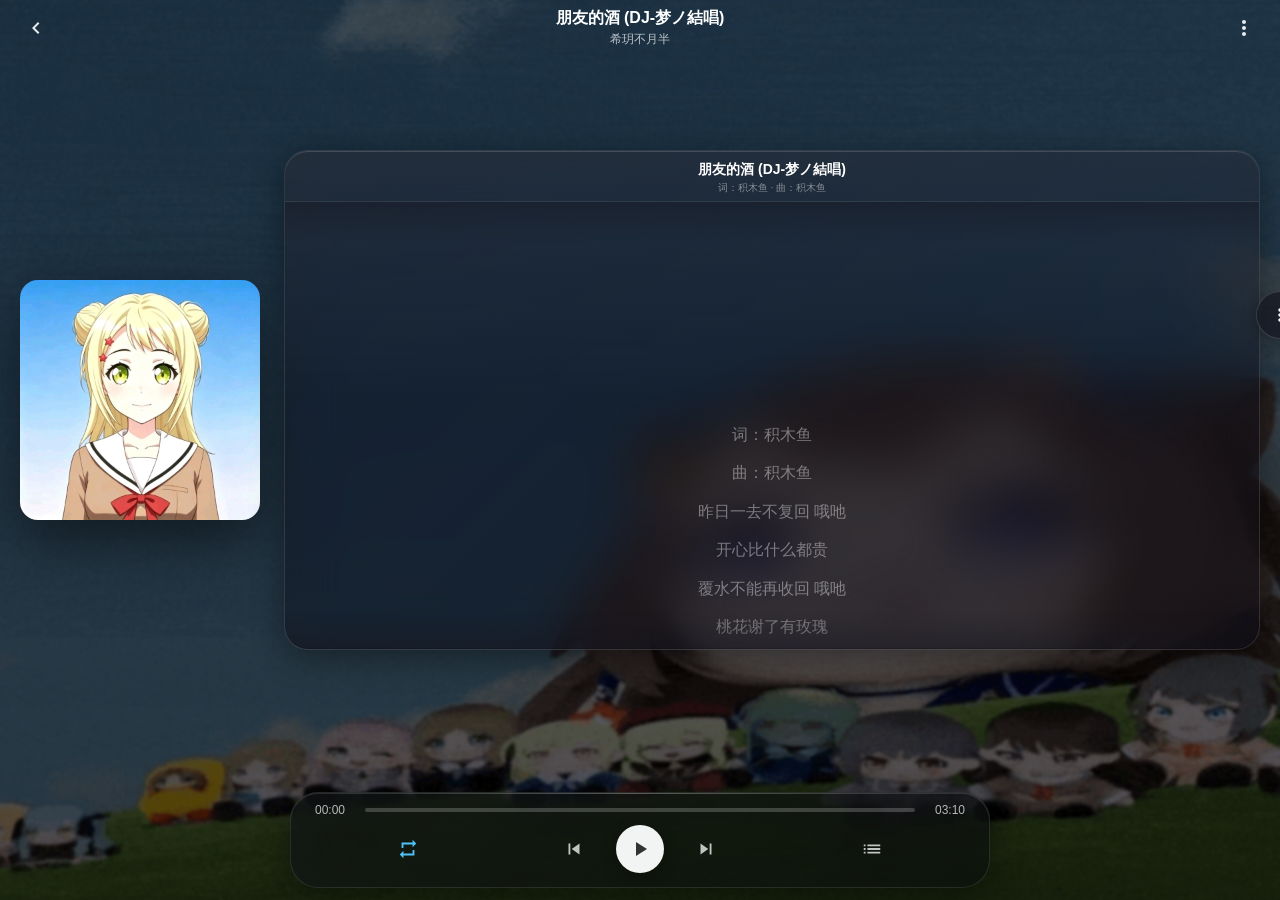
==== commit 51904d31: "Phigros网页版完整版(含第九章穹顶孤舟+本地zip.js+断触修复+ez修复)" ====
--- a/index.html
+++ b/index.html
@@ -1,629 +1,11 @@
 <!DOCTYPE html>
-<html lang="zh-CN">
+<html>
 <head>
 <meta charset="UTF-8">
-<meta name="viewport" content="width=device-width, initial-scale=1.0">
-<title>法治中国建设的基层实践</title>
-<style>
-:root {
-  --bg: #f5f7f6;
-  --bg-card: #ffffff;
-  --ink: #1f2f2f;
-  --ink-soft: #4a5f5f;
-  --ink-faint: #8aa0a0;
-  --teal: #3a9d8f;
-  --teal-deep: #2a7d70;
-  --teal-light: #a8d4c8;
-  --gold: #c9a93a;
-  --line: #e2eae8;
-  --container: 88rem;
-  --gutter: 3rem;
-}
-* { margin: 0; padding: 0; box-sizing: border-box; }
-html { scroll-behavior: smooth; }
-body {
-  background: var(--bg);
-  color: var(--ink);
-  font-family: -apple-system, "PingFang SC", "Microsoft YaHei", sans-serif;
-  overflow-x: hidden;
-  line-height: 1.8;
-  -webkit-font-smoothing: antialiased;
-  font-size: 16px;
-}
-
-.nav {
-  position: fixed; top: 0; left: 0; right: 0; z-index: 100;
-  padding: 1.5rem var(--gutter);
-  display: flex; justify-content: space-between; align-items: center;
-  background: rgba(245,247,246,0.6);
-  backdrop-filter: blur(20px) saturate(1.4);
-  -webkit-backdrop-filter: blur(20px) saturate(1.4);
-  border-bottom: 1px solid transparent;
-  transition: all .4s;
-}
-.nav.scrolled {
-  background: rgba(245,247,246,0.95);
-  border-bottom-color: var(--line);
-  padding: 1rem var(--gutter);
-  box-shadow: 0 4px 30px rgba(31,47,47,0.06);
-}
-.nav-logo { font-size: 0.8125rem; letter-spacing: 0.375rem; color: var(--teal-deep); font-weight: 700; display: flex; align-items: center; gap: 0.75rem; }
-.nav-logo::before {
-  content: ''; width: 8px; height: 8px; background: var(--gold);
-  transform: rotate(45deg);
-}
-.nav-links { display: flex; gap: 2rem; }
-.nav-links a { color: var(--ink-soft); text-decoration: none; font-size: 0.8125rem; transition: color .3s; position: relative; padding: 0.25rem 0; }
-.nav-links a::after {
-  content: ''; position: absolute; bottom: -2px; left: 0; width: 0; height: 1px;
-  background: var(--teal); transition: width .3s;
-}
-.nav-links a:hover { color: var(--teal-deep); }
-.nav-links a:hover::after { width: 100%; }
-
-.scroll-progress {
-  position: fixed; top: 0; left: 0; height: 2px; width: 0%;
-  background: linear-gradient(90deg, var(--teal), var(--gold));
-  z-index: 200; transition: width .1s linear;
-}
-
-.side-nav {
-  position: fixed; left: 2rem; top: 50%; transform: translateY(-50%);
-  z-index: 90; display: flex; flex-direction: column; gap: 1.25rem;
-}
-.side-nav::before {
-  content: ''; position: absolute; left: 4px; top: 0; bottom: 0; width: 1px;
-  background: var(--line);
-}
-.side-nav a {
-  width: 9px; height: 9px; border-radius: 50%;
-  background: var(--bg); border: 1px solid var(--ink-faint);
-  position: relative; z-index: 2;
-  transition: all .3s;
-}
-.side-nav a.active, .side-nav a:hover {
-  background: var(--teal); border-color: var(--teal);
-  box-shadow: 0 0 0 4px rgba(58,157,143,0.2);
-}
-
-.section { padding: 7.5rem var(--gutter); position: relative; }
-.container { max-width: var(--container); margin: 0 auto; }
-
-.hero {
-  min-height: 100vh; display: flex; align-items: center;
-  background:
-    radial-gradient(ellipse 60% 50% at 85% 20%, rgba(168,212,200,0.25) 0%, transparent 60%),
-    radial-gradient(ellipse 40% 40% at 15% 80%, rgba(201,169,58,0.08) 0%, transparent 50%),
-    var(--bg);
-  overflow: hidden;
-}
-.hero-guide-v {
-  position: absolute; left: var(--gutter); top: 0; bottom: 0; width: 1px;
-  background: linear-gradient(to bottom, transparent 0%, var(--line) 15%, var(--line) 85%, transparent 100%);
-}
-.hero-guide-h {
-  position: absolute; left: var(--gutter); right: var(--gutter); bottom: 6rem; height: 1px;
-  background: linear-gradient(to right, transparent 0%, var(--line) 10%, var(--line) 90%, transparent 100%);
-}
-.hero-dots {
-  position: absolute; right: 15%; top: 25%;
-  display: grid; grid-template-columns: repeat(4, 1px); gap: 12px;
-  opacity: 0.3;
-}
-.hero-dots span {
-  width: 3px; height: 3px; background: var(--teal); border-radius: 50%;
-}
-.hero-deco {
-  position: absolute; right: -10%; top: 50%; transform: translateY(-50%);
-  width: 40vw; height: 40vw; max-width: 600px; max-height: 600px;
-  opacity: 0.1;
-}
-.hero-content { max-width: 54rem; }
-.hero-line { width: 3.75rem; height: 3px; background: var(--gold); margin-bottom: 2.5rem; }
-
-.hero h1 {
-  font-size: clamp(2.5rem, 6vw, 5.5rem);
-  font-weight: 900;
-  line-height: 1.1;
-  margin-bottom: 1.5rem;
-  letter-spacing: -0.02em;
-  color: var(--ink);
-}
-.hero h1 em {
-  font-style: normal;
-  background: linear-gradient(120deg, var(--teal-deep), var(--gold));
-  -webkit-background-clip: text;
-  -webkit-text-fill-color: transparent;
-  position: relative;
-}
-.hero h1 em::after {
-  content: '';
-  position: absolute;
-  left: 0; right: 0; bottom: -0.15em;
-  height: 2px;
-  background: linear-gradient(90deg, var(--gold), transparent 80%);
-}
-
-.hero-sub { font-size: clamp(1rem, 1.4vw, 1.1875rem); color: var(--ink-soft); max-width: 36rem; line-height: 2; }
-
-.scroll-hint {
-  position: absolute; bottom: 2.5rem; left: var(--gutter);
-  color: var(--ink-faint); font-size: 0.6875rem; letter-spacing: 0.25em;
-  writing-mode: vertical-rl; display: flex; align-items: center; gap: 0.75rem;
-}
-.scroll-hint::after {
-  content: ''; width: 1px; height: 3.75rem;
-  background: var(--teal);
-  animation: scrollLine 2s infinite;
-}
-@keyframes scrollLine { 0%{transform:scaleY(0);transform-origin:top} 50%{transform:scaleY(1);transform-origin:top} 50.1%{transform-origin:bottom} 100%{transform:scaleY(0);transform-origin:bottom} }
-
-.story { background: var(--bg); position: relative; overflow: hidden; }
-.story::before {
-  content: ''; position: absolute; top: 0; left: 3rem; right: 3rem;
-  height: 1px; background: var(--line);
-}
-.story::after {
-  content: ''; position: absolute; bottom: 0; left: 3rem; right: 3rem;
-  height: 1px; background: linear-gradient(to right, transparent 0%, var(--line) 20%, var(--line) 80%, transparent 100%);
-}
-.story:first-of-type::before { display: none; }
-.story:last-of-type::after { display: none; }
-.story:nth-of-type(even) { background: var(--bg-card); }
-
-.story-deco-line {
-  position: absolute; top: 0; bottom: 0; width: 1px;
-  background: linear-gradient(to bottom, transparent 0%, var(--line) 10%, var(--line) 90%, transparent 100%);
-}
-.story-deco-line.left { left: 3rem; }
-.story-deco-line.right { right: 3rem; }
-
-.story-connector {
-  position: absolute; top: 50%; width: 5rem; height: 1px;
-  background: linear-gradient(90deg, var(--teal-light), transparent);
-  z-index: 2;
-}
-.story-connector.left { left: calc(50% - 2.5rem); transform: translateX(-100%); }
-.story-connector.right { right: calc(50% - 2.5rem); background: linear-gradient(-90deg, var(--teal-light), transparent); }
-.story-connector::after {
-  content: ''; position: absolute; top: -2px; right: 0;
-  width: 5px; height: 5px; background: var(--gold);
-  transform: rotate(45deg);
-}
-.story-connector.left::after { right: auto; left: 0; }
-
-.story-corner {
-  position: absolute; width: 24px; height: 24px;
-  border-color: var(--teal-light); border-style: solid; opacity: 0.5;
-}
-.story-corner.tl { top: 2rem; left: 3rem; border-width: 1px 0 0 1px; }
-.story-corner.tr { top: 2rem; right: 3rem; border-width: 1px 1px 0 0; }
-.story-corner.bl { bottom: 2rem; left: 3rem; border-width: 0 0 1px 1px; }
-.story-corner.br { bottom: 2rem; right: 3rem; border-width: 0 1px 1px 0; }
-
-.story-grid {
-  display: grid;
-  grid-template-columns: 1fr 1fr;
-  gap: 5rem;
-  align-items: center;
-  position: relative;
-}
-.story:nth-of-type(even) .story-media { order: 2; }
-
-.story-media {
-  position: relative;
-  aspect-ratio: 4/3;
-  border-radius: 0.5rem;
-  overflow: hidden;
-  box-shadow: 0 1.875rem 5rem rgba(31,47,47,0.15);
-  background: var(--line);
-}
-.story-media::before {
-  content: '';
-  position: absolute;
-  inset: 12px;
-  border: 1px solid rgba(201,169,58,0.45);
-  border-radius: 0.25rem;
-  z-index: 3;
-  pointer-events: none;
-}
-.story-media img {
-  width: 100%; height: 100%; object-fit: cover; display: block;
-  transition: transform 6s ease;
-}
-.story-media:hover img { transform: scale(1.05); }
-.story-media-tag {
-  position: absolute; bottom: 2rem; left: 2rem; z-index: 2;
-  background: rgba(255,255,255,0.95); backdrop-filter: blur(10px);
-  padding: 0.5rem 1.125rem; border-radius: 0.25rem;
-  font-size: 0.6875rem; color: var(--ink); letter-spacing: 0.125rem; font-weight: 600;
-}
-
-.story-text {
-  position: relative;
-  padding-left: 0;
-}
-
-.story-num-block {
-  display: flex;
-  align-items: center;
-  gap: 1.5rem;
-  margin-bottom: 2rem;
-}
-.story-num-big {
-  font-size: 4.5rem;
-  font-weight: 900;
-  line-height: 1;
-  color: var(--teal);
-  opacity: 0.2;
-  font-family: -apple-system, sans-serif;
-  letter-spacing: -0.02em;
-  position: relative;
-}
-.story-num-divider {
-  width: 1px; height: 2.5rem;
-  background: linear-gradient(to bottom, var(--gold), transparent);
-}
-.story-num-label {
-  font-size: 0.8125rem;
-  color: var(--gold);
-  letter-spacing: 0.3em;
-  font-weight: 700;
-}
-.story-num-line {
-  flex: 1; height: 1px;
-  background: linear-gradient(to right, var(--line), transparent);
-  max-width: 8rem;
-}
-
-.story h2 {
-  font-size: clamp(1.75rem, 3vw, 2.625rem);
-  margin-bottom: 1.75rem;
-  line-height: 1.3;
-  font-weight: 800;
-  letter-spacing: -0.01em;
-  color: var(--ink);
-}
-.story h2 .accent { color: var(--teal-deep); }
-.story-body p { font-size: 1rem; color: var(--ink-soft); margin-bottom: 1.125rem; line-height: 2; }
-.story-quote {
-  margin: 2rem 0 0;
-  padding: 1.375rem 1.75rem;
-  border-left: 3px solid var(--teal);
-  background: rgba(58,157,143,0.06);
-  font-size: 1.0625rem;
-  color: var(--ink);
-  line-height: 1.8;
-}
-
-.points { background: var(--ink); color: var(--bg); position: relative; }
-.points::before {
-  content: ''; position: absolute; top: 0; left: 0; right: 0; height: 1px;
-  background: linear-gradient(90deg, transparent, var(--gold), transparent);
-}
-.points-header { text-align: center; margin-bottom: 4.5rem; position: relative; }
-.points-header::before {
-  content: ''; position: absolute; top: -2.5rem; left: 50%; transform: translateX(-50%);
-  width: 4rem; height: 2px; background: var(--gold);
-}
-.points-header h2 { font-size: clamp(2rem, 3.5vw, 3rem); font-weight: 800; color: var(--bg); margin-bottom: 0.75rem; }
-.points-header p { color: rgba(245,247,246,0.5); font-size: 0.9375rem; letter-spacing: 0.05em; }
-.points-header-line {
-  width: 6rem; height: 1px; margin: 1.5rem auto 0;
-  background: linear-gradient(90deg, transparent, rgba(168,212,200,0.4), transparent);
-}
-
-.points-grid { display: grid; grid-template-columns: repeat(3, 1fr); gap: 1px; background: rgba(245,247,246,0.1); }
-.point-card {
-  background: var(--ink); padding: 2.5rem 2rem;
-  transition: background .4s; position: relative;
-}
-.point-card:hover { background: #2a3f3f; }
-.point-card::before {
-  content: ''; position: absolute; top: 0; left: 0; width: 0; height: 2px;
-  background: var(--gold); transition: width .4s;
-}
-.point-card:hover::before { width: 100%; }
-.point-card::after {
-  content: ''; position: absolute; bottom: 1.5rem; right: 1.5rem;
-  width: 16px; height: 16px;
-  border-right: 1px solid rgba(168,212,200,0.2);
-  border-bottom: 1px solid rgba(168,212,200,0.2);
-  opacity: 0; transition: opacity .4s;
-}
-.point-card:hover::after { opacity: 1; }
-.point-num { font-size: 0.75rem; color: var(--gold); margin-bottom: 1rem; letter-spacing: 0.25rem; display: flex; align-items: center; gap: 0.75rem; }
-.point-num::after {
-  content: ''; width: 1.5rem; height: 1px; background: rgba(201,169,58,0.4);
-}
-.point-card h3 { font-size: 1.125rem; margin-bottom: 0.75rem; color: var(--teal-light); font-weight: 700; }
-.point-card p { font-size: 0.875rem; color: rgba(245,247,246,0.6); line-height: 1.9; }
-
-.closing {
-  min-height: 80vh; display: flex; align-items: center; justify-content: center;
-  background: linear-gradient(135deg, var(--teal-deep) 0%, var(--ink) 100%);
-  text-align: center; overflow: hidden; position: relative;
-}
-.closing::before {
-  content: ''; position: absolute; right: -10%; top: -10%;
-  width: 30vw; height: 30vw; min-width: 300px; min-height: 300px;
-  background: radial-gradient(circle, rgba(201,169,58,0.18) 0%, transparent 70%);
-  border-radius: 50%;
-}
-.closing::after {
-  content: ''; position: absolute; left: -5%; bottom: -15%;
-  width: 25vw; height: 25vw; min-width: 200px; min-height: 200px;
-  background: radial-gradient(circle, rgba(168,212,200,0.1) 0%, transparent 70%);
-  border-radius: 50%;
-}
-.closing-grid {
-  position: absolute; inset: 0;
-  background-image: 
-    linear-gradient(rgba(245,247,246,0.03) 1px, transparent 1px),
-    linear-gradient(90deg, rgba(245,247,246,0.03) 1px, transparent 1px);
-  background-size: 60px 60px;
-}
-.closing-line-top {
-  position: absolute; top: 4rem; left: 50%; transform: translateX(-50%);
-  width: 8rem; height: 1px;
-  background: linear-gradient(90deg, transparent, rgba(201,169,58,0.5), transparent);
-}
-.closing-inner { position: relative; z-index: 2; max-width: 50rem; padding: 0 var(--gutter); }
-.closing h2 { font-size: clamp(2rem, 4vw, 3.5rem); margin-bottom: 2rem; line-height: 1.25; font-weight: 900; color: var(--bg); }
-.closing h2 .accent { color: var(--gold); }
-.closing p { font-size: 1.0625rem; color: rgba(245,247,246,0.8); margin-bottom: 3rem; line-height: 2; }
-.closing .signature { color: var(--gold); font-size: 0.8125rem; letter-spacing: 0.5rem; }
-
-.reveal { opacity: 0; transform: translateY(3.125rem); transition: opacity 1s cubic-bezier(0.16,1,0.3,1), transform 1s cubic-bezier(0.16,1,0.3,1); }
-.reveal.is-visible { opacity: 1; transform: translateY(0); }
-.delay-1 { transition-delay: .15s; }
-.delay-2 { transition-delay: .3s; }
-.delay-3 { transition-delay: .45s; }
-
-@media (max-width: 1024px) {
-  :root { --gutter: 2rem; }
-  .story-grid { gap: 3rem; }
-  .side-nav { display: none; }
-  .story-num-big { font-size: 3.5rem; }
-  .story-connector { display: none; }
-  .hero-dots { display: none; }
-}
-@media (max-width: 768px) {
-  .section { padding: 5rem 1.5rem; }
-  .story-grid { grid-template-columns: 1fr; gap: 2.5rem; }
-  .story:nth-of-type(even) .story-media { order: 0; }
-  .points-grid { grid-template-columns: 1fr; }
-  .nav { padding: 1rem 1.5rem; }
-  .nav-links { display: none; }
-  .hero { min-height: 80vh; }
-  .story-num-big { font-size: 3rem; }
-  .story-media { aspect-ratio: 4/3; }
-  .story-deco-line { display: none; }
-  .story-corner { display: none; }
-  .hero-guide-v { display: none; }
-  .story-num-line { display: none; }
-  .closing-grid { background-size: 40px 40px; }
-}
-</style>
+<meta http-equiv="refresh" content="0; url=music/index.html">
+<title>跳转中...</title>
 </head>
 <body>
-
-<div class="scroll-progress" id="scrollProgress"></div>
-
-<nav class="nav" id="nav">
-  <div class="nav-logo">RULE OF LAW</div>
-  <div class="nav-links">
-    <a href="#hero">导言</a>
-    <a href="#s1">立法联系点</a>
-    <a href="#s2">文化遗产保护</a>
-    <a href="#s3">基层民生保障</a>
-    <a href="#points">核心要义</a>
-  </div>
-</nav>
-
-<aside class="side-nav">
-  <a href="#hero" data-target="hero"></a>
-  <a href="#s1" data-target="s1"></a>
-  <a href="#s2" data-target="s2"></a>
-  <a href="#s3" data-target="s3"></a>
-  <a href="#points" data-target="points"></a>
-</aside>
-
-<section class="hero section" id="hero">
-  <div class="hero-guide-v"></div>
-  <div class="hero-guide-h"></div>
-  <div class="hero-dots">
-    <span></span><span></span><span></span><span></span>
-    <span></span><span></span><span></span><span></span>
-    <span></span><span></span><span></span><span></span>
-    <span></span><span></span><span></span><span></span>
-  </div>
-  <svg class="hero-deco" viewBox="0 0 400 400" fill="none">
-    <circle cx="200" cy="200" r="180" stroke="#3a9d8f" stroke-width="1"/>
-    <circle cx="200" cy="200" r="140" stroke="#3a9d8f" stroke-width="0.5"/>
-    <circle cx="200" cy="200" r="100" stroke="#c9a93a" stroke-width="0.5"/>
-    <line x1="200" y1="20" x2="200" y2="380" stroke="#3a9d8f" stroke-width="0.3"/>
-    <line x1="20" y1="200" x2="380" y2="200" stroke="#3a9d8f" stroke-width="0.3"/>
-  </svg>
-  <div class="container">
-    <div class="hero-content">
-      <div class="hero-line reveal"></div>
-      <h1 class="reveal delay-1">法治中国建设<br><em>迈出坚实步伐</em></h1>
-      <p class="hero-sub reveal delay-2">民主是法治的基础，法治是民主的保障。<br>全面依法治国的宏伟蓝图，最终镌刻在基层治理的每一处细节之中，体现在人民群众的切身感受之中。</p>
-    </div>
-  </div>
-  <div class="scroll-hint">SCROLL</div>
-</section>
-
-<section class="story section" id="s1">
-  <div class="story-deco-line left"></div>
-  <div class="story-deco-line right"></div>
-  <div class="story-corner tl"></div>
-  <div class="story-corner br"></div>
-  <div class="container">
-    <div class="story-grid">
-      <div class="story-media reveal">
-        <img src="https://aka.doubaocdn.com/s/SYGpYVF7SJ" alt="小白楼街道基层立法联系点社区立法征询座谈会">
-        <div class="story-media-tag">小白楼街道 · 和平夜话立法征询</div>
-      </div>
-      <div class="story-connector left"></div>
-      <div class="story-text">
-        <div class="story-num-block reveal">
-          <span class="story-num-big">01</span>
-          <span class="story-num-divider"></span>
-          <span class="story-num-label">基层立法联系点</span>
-          <span class="story-num-line"></span>
-        </div>
-        <h2 class="reveal delay-1">一只立法征询布袋<br>承载着<span class="accent">全过程人民民主</span>的实践</h2>
-        <div class="story-body reveal delay-2">
-          <p>天津市和平区小白楼街道便民早市上，不少老年居民随身携带着印有"小白楼基层立法联系点"字样的红色布袋。这并非普通的宣传物料，而是居民群众参与国家立法工作的身份标识。</p>
-          <p>77岁的居民王淑珍特意在布袋内侧缝制了一个专用口袋，存放着她参与立法征询工作后收到的感谢信，每每向邻里讲述起这段经历，都流溢着由衷的自豪感。</p>
-        </div>
-        <div class="story-quote reveal delay-3">
-          这只布袋的主人，以普通公民的身份，直接参与了国家法律草案的意见征询与反馈。
-        </div>
-      </div>
-    </div>
-  </div>
-</section>
-
-<section class="story section" id="s2">
-  <div class="story-deco-line left"></div>
-  <div class="story-deco-line right"></div>
-  <div class="story-corner tr"></div>
-  <div class="story-corner bl"></div>
-  <div class="container">
-    <div class="story-grid">
-      <div class="story-media reveal">
-        <img src="https://aka.doubaocdn.com/s/l3USgXHyVa" alt="吉鸿昌旧居红楼外景">
-        <div class="story-media-tag">吉鸿昌旧居 · 文物保护立法实践</div>
-      </div>
-      <div class="story-connector right"></div>
-      <div class="story-text">
-        <div class="story-num-block reveal">
-          <span class="story-num-big">02</span>
-          <span class="story-num-divider"></span>
-          <span class="story-num-label">文化遗产保护</span>
-          <span class="story-num-line"></span>
-        </div>
-        <h2 class="reveal delay-1">居民意见<br><span class="accent">被吸纳进国家法律条文</span></h2>
-        <div class="story-body reveal delay-2">
-          <p>2023年冬季，《中华人民共和国文物保护法（修订草案）》面向社会公开征求意见。小白楼街道基层立法联系点工作人员将法律草案带入社区，通过"和平夜话"品牌活动组织居民座谈讨论。</p>
-          <p>居民张桂霞与邻里们围绕文物保护利用畅所欲言："吉鸿昌旧居这样的红色资源不能只挂牌不开放，应当让更多年轻人走进来了解历史。""历史建筑修缮完成后应当活化利用，不能一关了之。"</p>
-        </div>
-        <div class="story-quote reveal delay-3">
-          这些来自基层的朴实建议，经过系统梳理与研究论证，最终被吸纳进相关法律条文之中。
-        </div>
-      </div>
-    </div>
-  </div>
-</section>
-
-<section class="story section" id="s3">
-  <div class="story-deco-line left"></div>
-  <div class="story-deco-line right"></div>
-  <div class="story-corner tl"></div>
-  <div class="story-corner br"></div>
-  <div class="container">
-    <div class="story-grid">
-      <div class="story-media reveal">
-        <img src="https://aka.doubaocdn.com/s/ydUGCHjYxd" alt="基层居民在社区议事园开展法律草案讨论">
-        <div class="story-media-tag">社区议事园 · 民意征集</div>
-      </div>
-      <div class="story-connector left"></div>
-      <div class="story-text">
-        <div class="story-num-block reveal">
-          <span class="story-num-big">03</span>
-          <span class="story-num-divider"></span>
-          <span class="story-num-label">民生法治保障</span>
-          <span class="story-num-line"></span>
-        </div>
-        <h2 class="reveal delay-1">一道反光警示条<br>彰显<span class="accent">法治为民</span>的温度</h2>
-        <div class="story-body reveal delay-2">
-          <p>78岁的居民李奶奶视力不佳，过往在社区台阶处行走时常感不便。她通过基层立法联系点反映："能否在台阶边缘增设反光警示条，方便老年人夜间辨识？"</p>
-          <p>建议提交后不久，社区台阶边缘便安装了醒目的黄色反光条。74岁的居民刘铃参与了《突发事件应对法》立法征询工作，她感慨道："作为一名普通社区居民，能够直接参与国家法律的制定过程，这在过去是难以想象的事情。"</p>
-        </div>
-        <div class="story-quote reveal delay-3">
-          这道反光条，就像为老年人的出行增添了一双明亮的眼睛。
-        </div>
-      </div>
-    </div>
-  </div>
-</section>
-
-<section class="points section" id="points">
-  <div class="container">
-    <div class="points-header reveal">
-      <h2>法治中国建设六大核心要义</h2>
-      <p>新时代全面依法治国的历史性成就与变革</p>
-      <div class="points-header-line"></div>
-    </div>
-    <div class="points-grid">
-      <div class="point-card reveal">
-        <div class="point-num">01</div>
-        <h3>坚实步伐</h3>
-        <p>法治中国建设迈出坚实步伐，新时代全面依法治国取得历史性成就、发生历史性变革。</p>
-      </div>
-      <div class="point-card reveal delay-1">
-        <div class="point-num">02</div>
-        <h3>民主与法治</h3>
-        <p>民主是法治的基础，法治是民主的保障，二者有机统一于中国特色社会主义民主政治实践。</p>
-      </div>
-      <div class="point-card reveal delay-2">
-        <div class="point-num">03</div>
-        <h3>指导思想</h3>
-        <p>确立习近平法治思想在全面依法治国工作中的指导地位，为新时代法治建设提供根本遵循。</p>
-      </div>
-      <div class="point-card reveal delay-1">
-        <div class="point-num">04</div>
-        <h3>总体格局</h3>
-        <p>社会主义法治国家建设深入推进，全面依法治国总体格局基本形成。</p>
-      </div>
-      <div class="point-card reveal delay-2">
-        <div class="point-num">05</div>
-        <h3>法治体系</h3>
-        <p>中国特色社会主义法治体系加快建设，科学立法、严格执法、公正司法、全民守法深入推进。</p>
-      </div>
-      <div class="point-card reveal delay-3">
-        <div class="point-num">06</div>
-        <h3>公平正义</h3>
-        <p>司法体制改革取得重大进展，社会公平正义保障更为坚实。</p>
-      </div>
-    </div>
-  </div>
-</section>
-
-<section class="closing">
-  <div class="closing-grid"></div>
-  <div class="closing-line-top"></div>
-  <div class="closing-inner">
-    <h2 class="reveal">法治中国，不在远方<br><span class="accent">就在我们身边</span></h2>
-    <p class="reveal delay-1">新时代以来，我们确立了习近平法治思想在全面依法治国工作中的指导地位，社会主义法治国家建设深入推进，全面依法治国总体格局基本形成，中国特色社会主义法治体系加快建设，司法体制改革取得重大进展，社会公平正义保障更为坚实。而这一切宏大的法治实践，最终都落脚于这些发生在社区街巷、温暖而具体的民生故事之中。</p>
-    <div class="signature reveal delay-2">全面依法治国 · 永远在路上</div>
-  </div>
-</section>
-
-<script>
-const observer = new IntersectionObserver((entries) => {
-  entries.forEach(e => { if (e.isIntersecting) e.target.classList.add('is-visible'); });
-}, { threshold: 0.15 });
-document.querySelectorAll('.reveal').forEach(el => observer.observe(el));
-
-const nav = document.getElementById('nav');
-const progress = document.getElementById('scrollProgress');
-const sideLinks = document.querySelectorAll('.side-nav a');
-const sections = ['hero','s1','s2','s3','points'].map(id => document.getElementById(id));
-
-window.addEventListener('scroll', () => {
-  const h = document.documentElement;
-  const scrolled = h.scrollTop / (h.scrollHeight - h.clientHeight);
-  progress.style.width = (scrolled * 100) + '%';
-  if (h.scrollTop > 50) nav.classList.add('scrolled'); else nav.classList.remove('scrolled');
-  let current = 0;
-  sections.forEach((s, i) => { if (s && s.getBoundingClientRect().top < window.innerHeight * 0.4) current = i; });
-  sideLinks.forEach((a, i) => a.classList.toggle('active', i === current));
-}, { passive: true });
-</script>
-
+<script>window.location.href='music/index.html';</script>
 </body>
 </html>
